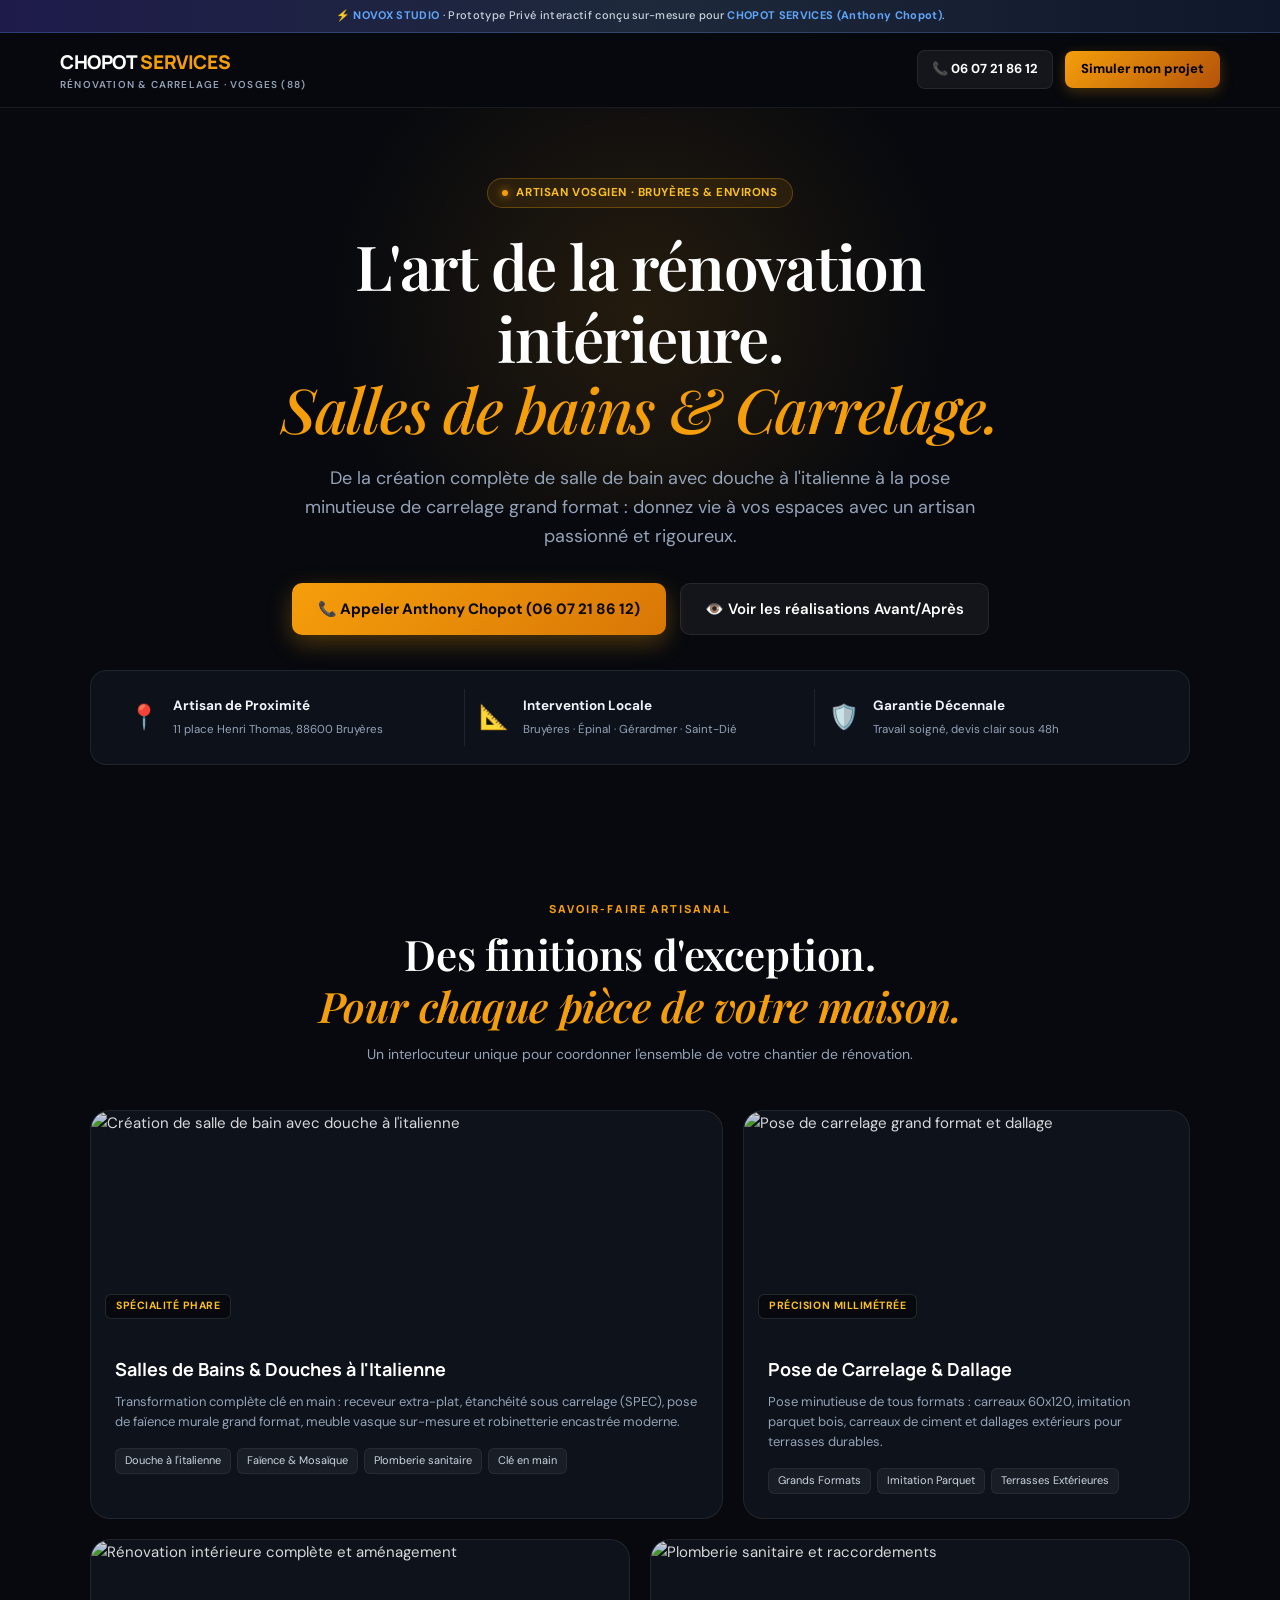
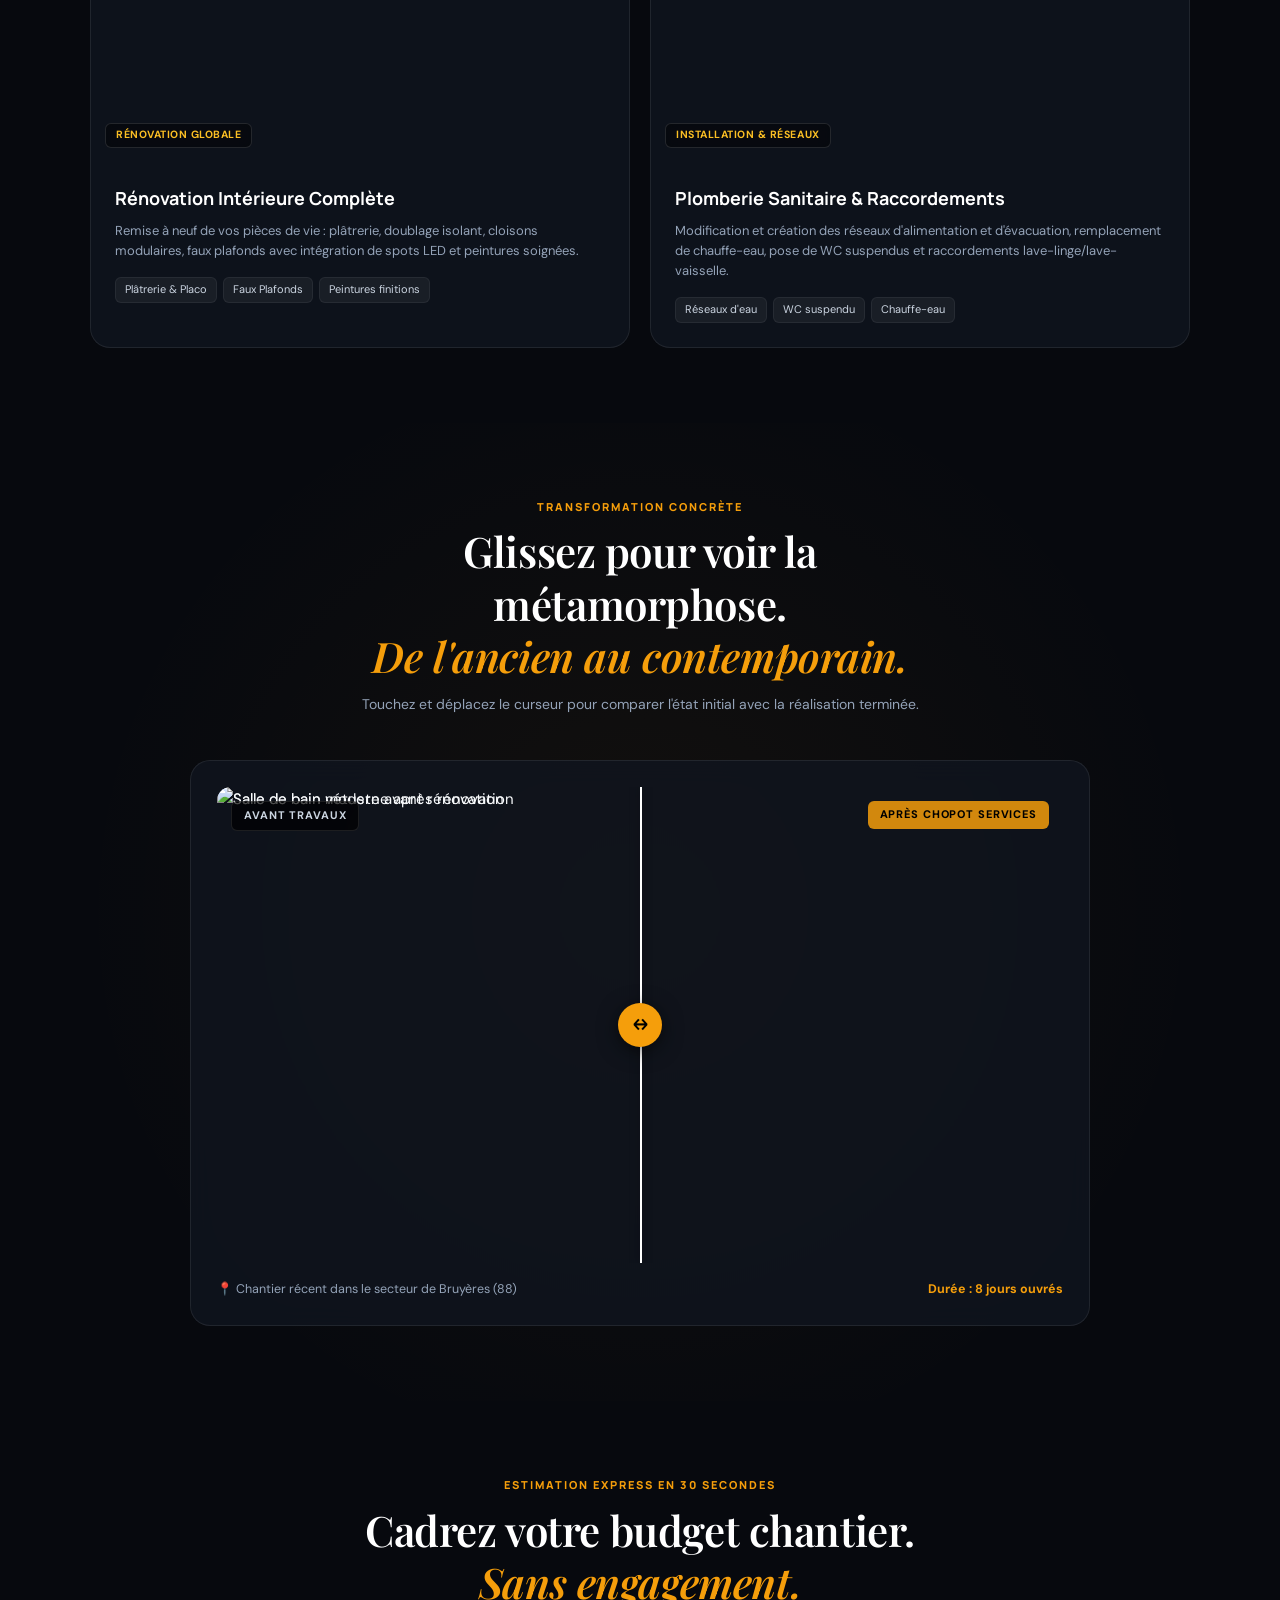
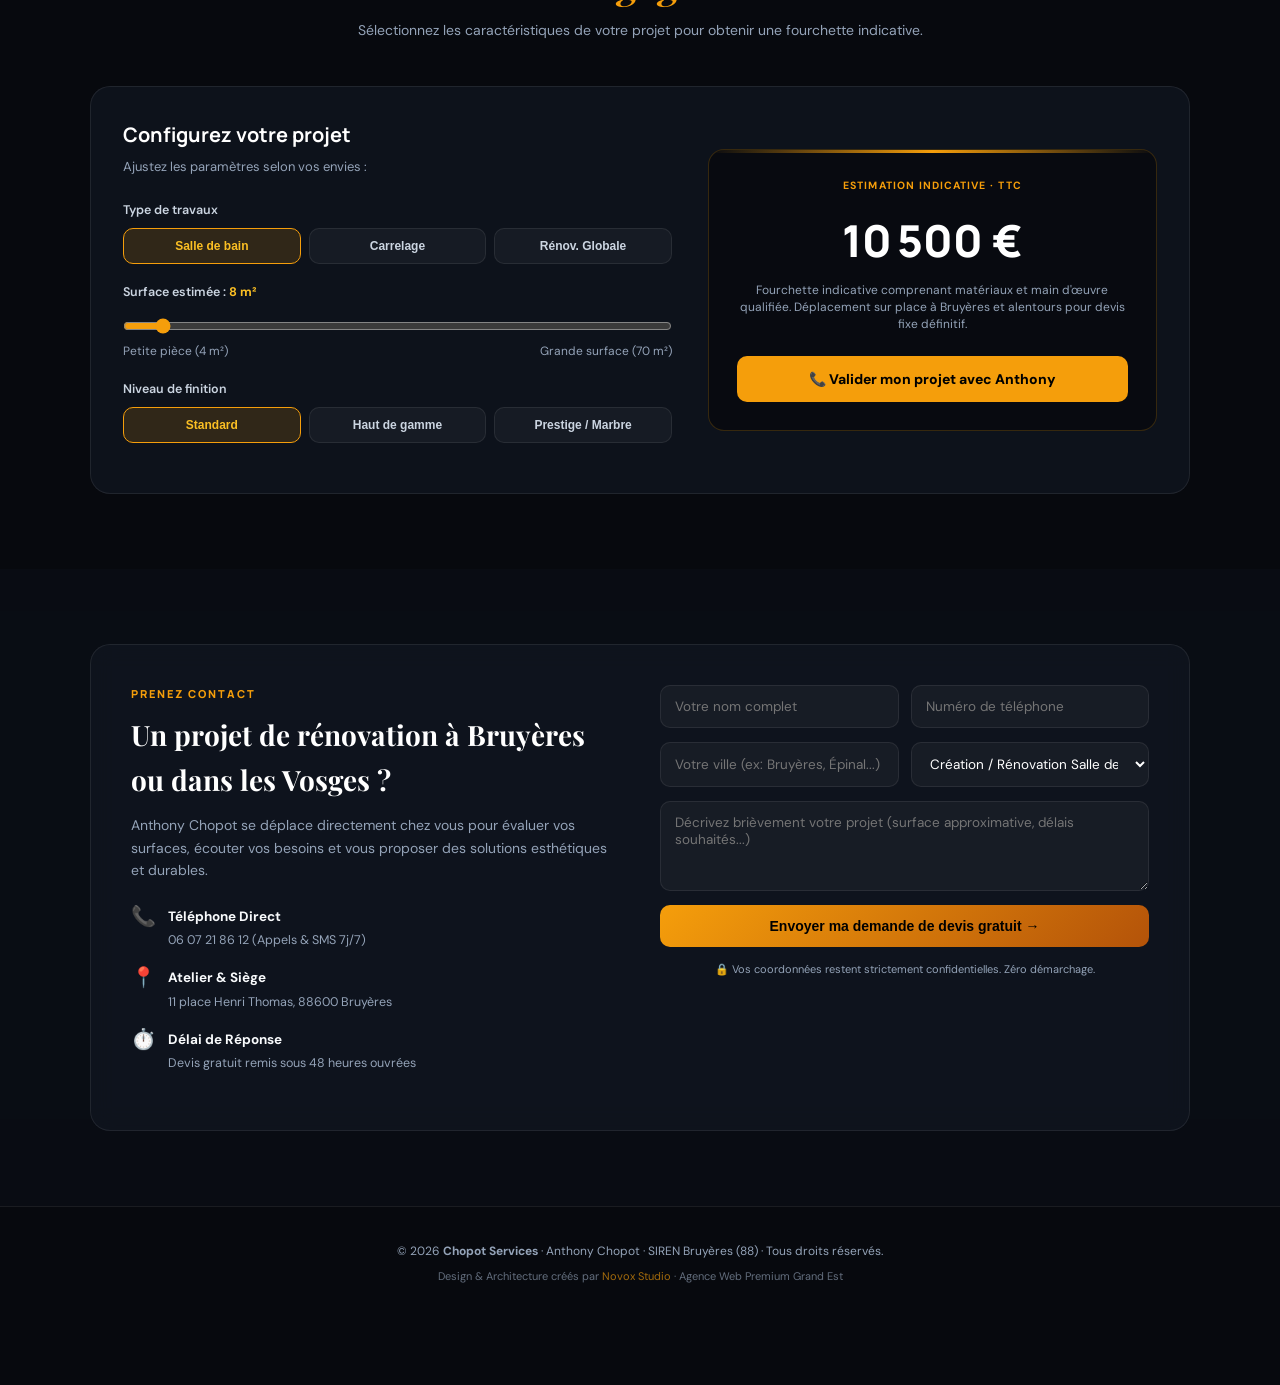
==== chopot-services.html @ 0d7210b6 "Ajout maquette sur-mesure Chopot Services (Bruyeres)" ====
<!DOCTYPE html>
<html lang="fr">
<head>
<meta charset="UTF-8">
<meta name="viewport" content="width=device-width, initial-scale=1.0, maximum-scale=1.0, user-scalable=no">
<meta name="theme-color" content="#08090d">
<meta name="robots" content="noindex,nofollow">
<title>Chopot Services — Rénovation Intérieure & Carrelage · Bruyères (88)</title>
<meta name="description" content="Chopot Services : Artisan en rénovation intérieure, création de salles de bains sur-mesure et pose de carrelage à Bruyères, Épinal et Gérardmer. Devis gratuit sous 48h.">

<link rel="preconnect" href="https://fonts.googleapis.com">
<link rel="preconnect" href="https://fonts.gstatic.com" crossorigin>
<link href="https://fonts.googleapis.com/css2?family=DM+Sans:ital,opsz,wght@0,9..40,400;0,9..40,500;0,9..40,600;0,9..40,700;1,9..40,400&family=Manrope:wght@500;600;700;800&family=Playfair+Display:ital,wght@0,500;0,600;0,700;1,400;1,600&display=swap" rel="stylesheet">

<style>
  :root {
    --bg: #07090e;
    --bg-card: rgba(17, 22, 33, 0.75);
    --border: rgba(255, 255, 255, 0.08);
    --border-hover: rgba(245, 158, 11, 0.35);
    --text: #f8fafc;
    --muted: #94a3b8;
    --accent: #f59e0b;
    --accent-glow: rgba(245, 158, 11, 0.2);
    --accent-light: #fbbf24;
    --accent-dark: #b45309;
    --line: rgba(255, 255, 255, 0.08);
  }

  * { box-sizing: border-box; margin: 0; padding: 0; }
  html { scroll-behavior: smooth; }
  body {
    background-color: var(--bg);
    color: var(--text);
    font-family: 'DM Sans', -apple-system, BlinkMacSystemFont, sans-serif;
    font-size: 15px;
    line-height: 1.6;
    overflow-x: hidden;
    -webkit-font-smoothing: antialiased;
  }

  /* Demo Banner */
  .demo-strip {
    background: linear-gradient(90deg, #1e1b4b 0%, #1e293b 50%, #0f172a 100%);
    border-bottom: 1px solid rgba(96, 165, 250, 0.25);
    color: #cbd5e1;
    text-align: center;
    font-size: 11px;
    padding: 7px 14px;
    letter-spacing: 0.03em;
    font-weight: 500;
  }
  .demo-strip strong { color: #60a5fa; font-weight: 700; }

  /* Navigation */
  header.nav {
    position: sticky;
    top: 0;
    z-index: 100;
    background: rgba(7, 9, 14, 0.88);
    backdrop-filter: blur(16px);
    -webkit-backdrop-filter: blur(16px);
    border-bottom: 1px solid var(--border);
  }
  .nav-inner {
    max-width: 1200px;
    margin: 0 auto;
    padding: 14px 20px;
    display: flex;
    align-items: center;
    justify-content: space-between;
  }
  .brand {
    display: flex;
    flex-direction: column;
    text-decoration: none;
  }
  .brand-name {
    font-family: 'Manrope', sans-serif;
    font-size: 19px;
    font-weight: 800;
    letter-spacing: -0.02em;
    color: #fff;
  }
  .brand-name span { color: var(--accent); }
  .brand-sub {
    font-size: 10px;
    letter-spacing: 0.12em;
    text-transform: uppercase;
    color: var(--muted);
    font-weight: 600;
  }

  .nav-cta {
    display: flex;
    align-items: center;
    gap: 12px;
  }
  .btn-nav-call {
    display: inline-flex;
    align-items: center;
    gap: 6px;
    color: #fff;
    text-decoration: none;
    font-size: 13px;
    font-weight: 700;
    padding: 8px 14px;
    border-radius: 8px;
    background: rgba(255, 255, 255, 0.06);
    border: 1px solid var(--border);
    transition: all 0.2s;
  }
  .btn-nav-call:hover {
    background: rgba(245, 158, 11, 0.15);
    border-color: var(--accent);
    color: var(--accent-light);
  }
  .btn-nav-devis {
    background: linear-gradient(135deg, var(--accent) 0%, var(--accent-dark) 100%);
    color: #000;
    font-weight: 800;
    font-size: 13px;
    padding: 8px 16px;
    border-radius: 8px;
    text-decoration: none;
    transition: all 0.2s;
    box-shadow: 0 4px 14px rgba(245, 158, 11, 0.25);
  }
  .btn-nav-devis:hover {
    filter: brightness(1.1);
    transform: translateY(-1px);
  }

  /* Wrap container */
  .wrap {
    max-width: 1140px;
    margin: 0 auto;
    padding: 0 20px;
  }

  /* Hero Section */
  .hero {
    position: relative;
    padding: 70px 0 60px;
    overflow: hidden;
  }
  .hero::before {
    content: '';
    position: absolute;
    top: 0;
    left: 50%;
    transform: translateX(-50%);
    width: 800px;
    height: 400px;
    background: radial-gradient(circle, rgba(245, 158, 11, 0.12) 0%, rgba(7, 9, 14, 0) 70%);
    pointer-events: none;
    z-index: 0;
  }
  .hero-content {
    position: relative;
    z-index: 1;
    text-align: center;
    max-width: 820px;
    margin: 0 auto;
  }
  .pill-badge {
    display: inline-flex;
    align-items: center;
    gap: 8px;
    background: rgba(245, 158, 11, 0.1);
    border: 1px solid rgba(245, 158, 11, 0.3);
    color: var(--accent-light);
    font-size: 11.5px;
    font-weight: 700;
    padding: 5px 14px;
    border-radius: 30px;
    margin-bottom: 22px;
    text-transform: uppercase;
    letter-spacing: 0.05em;
  }
  .pill-badge::before {
    content: '';
    width: 6px;
    height: 6px;
    border-radius: 50%;
    background: var(--accent);
    box-shadow: 0 0 8px var(--accent);
  }
  h1 {
    font-family: 'Playfair Display', Georgia, serif;
    font-size: clamp(34px, 5.2vw, 62px);
    font-weight: 600;
    line-height: 1.15;
    letter-spacing: -0.02em;
    color: #fff;
    margin-bottom: 20px;
  }
  h1 em {
    font-style: italic;
    color: var(--accent);
    font-weight: 500;
  }
  .hero p.lead {
    font-size: clamp(15px, 2vw, 18px);
    color: var(--muted);
    line-height: 1.6;
    margin-bottom: 32px;
    max-width: 680px;
    margin-left: auto;
    margin-right: auto;
  }
  .hero-actions {
    display: flex;
    justify-content: center;
    gap: 14px;
    flex-wrap: wrap;
    margin-bottom: 35px;
  }
  .btn-primary {
    display: inline-flex;
    align-items: center;
    gap: 8px;
    background: linear-gradient(135deg, var(--accent) 0%, #d97706 100%);
    color: #090a0f;
    font-size: 15px;
    font-weight: 800;
    padding: 13px 26px;
    border-radius: 10px;
    text-decoration: none;
    box-shadow: 0 8px 24px rgba(245, 158, 11, 0.3);
    transition: all 0.2s;
  }
  .btn-primary:hover {
    filter: brightness(1.12);
    transform: translateY(-2px);
  }
  .btn-secondary {
    display: inline-flex;
    align-items: center;
    gap: 8px;
    background: rgba(255, 255, 255, 0.05);
    border: 1px solid var(--border);
    color: #fff;
    font-size: 15px;
    font-weight: 600;
    padding: 13px 24px;
    border-radius: 10px;
    text-decoration: none;
    transition: all 0.2s;
  }
  .btn-secondary:hover {
    background: rgba(255, 255, 255, 0.09);
    border-color: rgba(255, 255, 255, 0.2);
  }

  /* Trust Bar */
  .trust-strip {
    display: grid;
    grid-template-columns: repeat(3, 1fr);
    background: rgba(15, 20, 30, 0.8);
    border: 1px solid var(--border);
    border-radius: 16px;
    padding: 18px 24px;
    backdrop-filter: blur(12px);
    margin-top: 10px;
  }
  .trust-item {
    display: flex;
    align-items: center;
    gap: 14px;
    padding: 6px 14px;
  }
  .trust-item:not(:last-child) {
    border-right: 1px solid var(--border);
  }
  .trust-icon {
    font-size: 24px;
    line-height: 1;
  }
  .trust-text b {
    display: block;
    font-size: 13.5px;
    font-weight: 700;
    color: #f1f5f9;
  }
  .trust-text span {
    font-size: 11.5px;
    color: var(--muted);
  }

  /* Section Title */
  .section {
    padding: 75px 0;
    position: relative;
  }
  .section-head {
    text-align: center;
    max-width: 650px;
    margin: 0 auto 45px;
  }
  .eyebrow {
    font-family: 'Manrope', sans-serif;
    color: var(--accent);
    font-size: 11px;
    font-weight: 800;
    text-transform: uppercase;
    letter-spacing: 0.18em;
    margin-bottom: 10px;
    display: block;
  }
  h2 {
    font-family: 'Playfair Display', Georgia, serif;
    font-size: clamp(26px, 3.8vw, 42px);
    font-weight: 600;
    letter-spacing: -0.01em;
    color: #fff;
    line-height: 1.25;
  }
  h2 em {
    font-style: italic;
    color: var(--accent);
  }
  .section-head p {
    color: var(--muted);
    font-size: 14px;
    margin-top: 10px;
  }

  /* Bento Grid Services */
  .bento-grid {
    display: grid;
    grid-template-columns: repeat(12, 1fr);
    gap: 20px;
  }
  .bento-card {
    background: var(--bg-card);
    border: 1px solid var(--border);
    border-radius: 20px;
    overflow: hidden;
    position: relative;
    backdrop-filter: blur(10px);
    transition: all 0.3s ease;
  }
  .bento-card:hover {
    border-color: var(--border-hover);
    transform: translateY(-3px);
    box-shadow: 0 16px 36px rgba(0, 0, 0, 0.4);
  }
  .bento-card.col-7 { grid-column: span 7; }
  .bento-card.col-5 { grid-column: span 5; }
  .bento-card.col-6 { grid-column: span 6; }
  .bento-img {
    height: 220px;
    width: 100%;
    position: relative;
    overflow: hidden;
  }
  .bento-img img {
    width: 100%;
    height: 100%;
    object-fit: cover;
    filter: brightness(0.85) contrast(1.05);
    transition: transform 0.6s ease;
  }
  .bento-card:hover .bento-img img {
    transform: scale(1.05);
  }
  .bento-img-tag {
    position: absolute;
    bottom: 12px;
    left: 14px;
    background: rgba(7, 9, 14, 0.85);
    backdrop-filter: blur(8px);
    border: 1px solid rgba(255, 255, 255, 0.12);
    color: var(--accent-light);
    font-size: 10.5px;
    font-weight: 700;
    padding: 3px 10px;
    border-radius: 6px;
    letter-spacing: 0.05em;
    text-transform: uppercase;
  }
  .bento-body {
    padding: 24px;
  }
  .bento-body h3 {
    font-family: 'Manrope', sans-serif;
    font-size: 18px;
    font-weight: 700;
    color: #fff;
    margin-bottom: 8px;
  }
  .bento-body p {
    font-size: 13px;
    color: var(--muted);
    line-height: 1.55;
    margin-bottom: 16px;
  }
  .bento-tags {
    display: flex;
    flex-wrap: wrap;
    gap: 6px;
  }
  .bento-tag {
    font-size: 11px;
    background: rgba(255, 255, 255, 0.05);
    border: 1px solid rgba(255, 255, 255, 0.06);
    padding: 3px 9px;
    border-radius: 6px;
    color: #cbd5e1;
  }

  /* Interactive Before/After Slider */
  .comparison-wrapper {
    background: var(--bg-card);
    border: 1px solid var(--border);
    border-radius: 20px;
    padding: 26px;
    backdrop-filter: blur(12px);
    max-width: 900px;
    margin: 0 auto;
  }
  .before-after-box {
    position: relative;
    width: 100%;
    aspect-ratio: 16 / 9;
    overflow: hidden;
    border-radius: 14px;
    user-select: none;
    -webkit-user-select: none;
    cursor: ew-resize;
  }
  .ba-img {
    position: absolute;
    inset: 0;
    width: 100%;
    height: 100%;
    object-fit: cover;
  }
  .ba-after { z-index: 1; }
  .ba-before {
    z-index: 2;
    clip-path: polygon(0 0, 50% 0, 50% 100%, 0 100%);
  }
  .ba-handle {
    position: absolute;
    top: 0;
    bottom: 0;
    left: 50%;
    width: 2px;
    background: #fff;
    z-index: 3;
    pointer-events: none;
    box-shadow: 0 0 10px rgba(0, 0, 0, 0.5);
  }
  .ba-button {
    position: absolute;
    top: 50%;
    left: 50%;
    transform: translate(-50%, -50%);
    width: 44px;
    height: 44px;
    border-radius: 50%;
    background: var(--accent);
    color: #000;
    display: flex;
    align-items: center;
    justify-content: center;
    font-size: 16px;
    font-weight: 900;
    box-shadow: 0 4px 20px rgba(0, 0, 0, 0.6);
    pointer-events: none;
    z-index: 4;
  }
  .ba-label {
    position: absolute;
    top: 14px;
    padding: 5px 12px;
    border-radius: 6px;
    font-size: 11px;
    font-weight: 700;
    text-transform: uppercase;
    letter-spacing: 0.08em;
    z-index: 5;
    pointer-events: none;
  }
  .ba-label.before {
    left: 14px;
    background: rgba(0, 0, 0, 0.7);
    color: #cbd5e1;
    border: 1px solid rgba(255, 255, 255, 0.1);
  }
  .ba-label.after {
    right: 14px;
    background: rgba(245, 158, 11, 0.85);
    color: #000;
    font-weight: 800;
  }
  .ba-desc {
    display: flex;
    justify-content: space-between;
    align-items: center;
    margin-top: 16px;
    color: var(--muted);
    font-size: 12.5px;
  }

  /* Interactive Simulator */
  .simulator-box {
    background: var(--bg-card);
    border: 1px solid var(--border);
    border-radius: 20px;
    padding: 32px;
    backdrop-filter: blur(14px);
    display: grid;
    grid-template-columns: 1.1fr 0.9fr;
    gap: 36px;
    align-items: center;
  }
  .sim-form h3 {
    font-family: 'Manrope', sans-serif;
    font-size: 20px;
    font-weight: 700;
    color: #fff;
    margin-bottom: 6px;
  }
  .sim-form p {
    font-size: 13px;
    color: var(--muted);
    margin-bottom: 22px;
  }
  .sim-field {
    margin-bottom: 18px;
  }
  .sim-label {
    display: block;
    font-size: 12.5px;
    font-weight: 600;
    color: #cbd5e1;
    margin-bottom: 8px;
  }
  .sim-options {
    display: grid;
    grid-template-columns: repeat(3, 1fr);
    gap: 8px;
  }
  .sim-opt-btn {
    background: rgba(255, 255, 255, 0.04);
    border: 1px solid var(--border);
    color: #cbd5e1;
    padding: 10px 8px;
    border-radius: 10px;
    font-size: 12px;
    font-weight: 600;
    text-align: center;
    cursor: pointer;
    transition: all 0.2s;
  }
  .sim-opt-btn.active {
    background: rgba(245, 158, 11, 0.15);
    border-color: var(--accent);
    color: var(--accent-light);
  }
  .sim-range {
    width: 100%;
    accent-color: var(--accent);
    margin: 8px 0;
    cursor: pointer;
  }
  .range-value {
    display: flex;
    justify-content: space-between;
    font-size: 12px;
    color: var(--muted);
  }

  .sim-result {
    background: rgba(0, 0, 0, 0.4);
    border: 1px solid rgba(245, 158, 11, 0.2);
    border-radius: 16px;
    padding: 28px;
    text-align: center;
    position: relative;
    overflow: hidden;
  }
  .sim-result::before {
    content: '';
    position: absolute;
    top: 0; left: 0; right: 0; height: 3px;
    background: linear-gradient(90deg, transparent, var(--accent), transparent);
  }
  .sim-tag {
    font-size: 10.5px;
    text-transform: uppercase;
    font-weight: 700;
    letter-spacing: 0.1em;
    color: var(--accent);
  }
  .sim-price {
    font-family: 'Manrope', sans-serif;
    font-size: clamp(32px, 3.8vw, 44px);
    font-weight: 800;
    color: #fff;
    margin: 10px 0 6px;
  }
  .sim-note {
    font-size: 12px;
    color: var(--muted);
    margin-bottom: 22px;
    line-height: 1.45;
  }
  .btn-sim-send {
    width: 100%;
    background: var(--accent);
    color: #000;
    font-weight: 800;
    font-size: 14px;
    padding: 12px 18px;
    border-radius: 10px;
    text-decoration: none;
    display: inline-flex;
    align-items: center;
    justify-content: center;
    gap: 8px;
    transition: all 0.2s;
  }
  .btn-sim-send:hover {
    filter: brightness(1.1);
  }

  /* Contact Section */
  .contact-box {
    background: var(--bg-card);
    border: 1px solid var(--border);
    border-radius: 20px;
    padding: 40px;
    display: grid;
    grid-template-columns: 1fr 1fr;
    gap: 40px;
    backdrop-filter: blur(12px);
  }
  .contact-info h3 {
    font-family: 'Playfair Display', serif;
    font-size: 28px;
    color: #fff;
    margin-bottom: 12px;
  }
  .contact-info p {
    color: var(--muted);
    font-size: 14px;
    line-height: 1.6;
    margin-bottom: 24px;
  }
  .info-item {
    display: flex;
    align-items: flex-start;
    gap: 12px;
    margin-bottom: 16px;
  }
  .info-icon {
    font-size: 20px;
    line-height: 1;
    color: var(--accent);
  }
  .info-text b {
    display: block;
    color: #f8fafc;
    font-size: 13.5px;
  }
  .info-text span {
    color: var(--muted);
    font-size: 12.5px;
  }

  /* Form */
  .contact-form form {
    display: grid;
    gap: 14px;
  }
  .form-row {
    display: grid;
    grid-template-columns: 1fr 1fr;
    gap: 12px;
  }
  .form-input, .form-textarea, .form-select {
    width: 100%;
    background: rgba(255, 255, 255, 0.04);
    border: 1px solid var(--border);
    border-radius: 10px;
    padding: 12px 14px;
    color: #fff;
    font-family: inherit;
    font-size: 13.5px;
    outline: none;
    transition: border-color 0.2s;
  }
  .form-input:focus, .form-textarea:focus, .form-select:focus {
    border-color: var(--accent);
  }
  .form-textarea {
    resize: vertical;
    min-height: 90px;
  }
  .btn-submit {
    background: linear-gradient(135deg, var(--accent) 0%, var(--accent-dark) 100%);
    color: #000;
    font-weight: 800;
    font-size: 14px;
    padding: 13px;
    border-radius: 10px;
    border: none;
    cursor: pointer;
    transition: all 0.2s;
  }
  .btn-submit:hover {
    filter: brightness(1.1);
  }
  .form-note {
    font-size: 11px;
    color: var(--muted);
    text-align: center;
  }

  /* Footer */
  footer {
    border-top: 1px solid var(--border);
    padding: 35px 0 100px;
    text-align: center;
    color: var(--muted);
    font-size: 12px;
  }
  footer a { color: var(--accent); text-decoration: none; }

  /* Mobile Floating Bar */
  .mobile-bar {
    display: none;
    position: fixed;
    bottom: 0; left: 0; right: 0;
    background: rgba(7, 9, 14, 0.95);
    border-top: 1px solid var(--border);
    backdrop-filter: blur(16px);
    -webkit-backdrop-filter: blur(16px);
    padding: 10px 16px calc(10px + env(safe-area-inset-bottom));
    z-index: 200;
    grid-template-columns: 1fr 1fr;
    gap: 10px;
  }
  .btn-mob-call {
    display: flex;
    align-items: center;
    justify-content: center;
    gap: 6px;
    background: #10b981;
    color: #fff;
    font-size: 13px;
    font-weight: 700;
    padding: 11px;
    border-radius: 10px;
    text-decoration: none;
  }
  .btn-mob-devis {
    display: flex;
    align-items: center;
    justify-content: center;
    gap: 6px;
    background: var(--accent);
    color: #000;
    font-size: 13px;
    font-weight: 800;
    padding: 11px;
    border-radius: 10px;
    text-decoration: none;
  }

  /* Responsive Queries */
  @media (max-width: 900px) {
    .bento-card.col-7, .bento-card.col-5, .bento-card.col-6 {
      grid-column: span 12;
    }
    .trust-strip {
      grid-template-columns: 1fr;
      gap: 12px;
    }
    .trust-item:not(:last-child) {
      border-right: none;
      border-bottom: 1px solid var(--border);
      padding-bottom: 12px;
    }
    .simulator-box {
      grid-template-columns: 1fr;
      gap: 24px;
    }
    .contact-box {
      grid-template-columns: 1fr;
      gap: 30px;
      padding: 24px;
    }
  }
  @media (max-width: 600px) {
    .mobile-bar { display: grid; }
    .form-row { grid-template-columns: 1fr; }
    .sim-options { grid-template-columns: 1fr; }
    .nav-inner { padding: 12px 16px; }
    .btn-nav-call { display: none; }
    .hero { padding: 45px 0 40px; }
  }
</style>
</head>
<body>

<!-- Démo Banner -->
<div class="demo-strip">
  ⚡ <strong>NOVOX STUDIO</strong> · Prototype Privé interactif conçu sur-mesure pour <strong>CHOPOT SERVICES (Anthony Chopot)</strong>.
</div>

<!-- Header Navigation -->
<header class="nav">
  <div class="nav-inner">
    <a href="#accueil" class="brand">
      <div class="brand-name">CHOPOT <span>SERVICES</span></div>
      <div class="brand-sub">Rénovation & Carrelage · Vosges (88)</div>
    </a>
    <div class="nav-cta">
      <a href="tel:0607218612" class="btn-nav-call">
        📞 06 07 21 86 12
      </a>
      <a href="#simulateur" class="btn-nav-devis">
        Simuler mon projet
      </a>
    </div>
  </div>
</header>

<main>
  <!-- Hero Section -->
  <section class="hero" id="accueil">
    <div class="wrap">
      <div class="hero-content">
        <div class="pill-badge">Artisan Vosgien · Bruyères & Environs</div>
        <h1>L'art de la rénovation intérieure.<br><em>Salles de bains & Carrelage.</em></h1>
        <p class="lead">
          De la création complète de salle de bain avec douche à l'italienne à la pose minutieuse de carrelage grand format : donnez vie à vos espaces avec un artisan passionné et rigoureux.
        </p>
        <div class="hero-actions">
          <a href="tel:0607218612" class="btn-primary">
            📞 Appeler Anthony Chopot (06 07 21 86 12)
          </a>
          <a href="#avant-apres" class="btn-secondary">
            👁️ Voir les réalisations Avant/Après
          </a>
        </div>
      </div>

      <!-- Trust Strip -->
      <div class="trust-strip">
        <div class="trust-item">
          <div class="trust-icon">📍</div>
          <div class="trust-text">
            <b>Artisan de Proximité</b>
            <span>11 place Henri Thomas, 88600 Bruyères</span>
          </div>
        </div>
        <div class="trust-item">
          <div class="trust-icon">📐</div>
          <div class="trust-text">
            <b>Intervention Locale</b>
            <span>Bruyères · Épinal · Gérardmer · Saint-Dié</span>
          </div>
        </div>
        <div class="trust-item">
          <div class="trust-icon">🛡️</div>
          <div class="trust-text">
            <b>Garantie Décennale</b>
            <span>Travail soigné, devis clair sous 48h</span>
          </div>
        </div>
      </div>
    </div>
  </section>

  <!-- Bento Grid Prestations -->
  <section class="section" id="prestations">
    <div class="wrap">
      <div class="section-head">
        <span class="eyebrow">SAVOIR-FAIRE ARTISANAL</span>
        <h2>Des finitions d'exception.<br><em>Pour chaque pièce de votre maison.</em></h2>
        <p>Un interlocuteur unique pour coordonner l'ensemble de votre chantier de rénovation.</p>
      </div>

      <div class="bento-grid">
        <!-- Card 1: Salle de bain (Col 7) -->
        <article class="bento-card col-7">
          <div class="bento-img">
            <img src="https://images.unsplash.com/photo-1620626011761-996317b8d101?auto=format&fit=crop&w=1200&q=85" alt="Création de salle de bain avec douche à l'italienne" loading="lazy">
            <span class="bento-img-tag">Spécialité Phare</span>
          </div>
          <div class="bento-body">
            <h3>Salles de Bains & Douches à l'Italienne</h3>
            <p>Transformation complète clé en main : receveur extra-plat, étanchéité sous carrelage (SPEC), pose de faïence murale grand format, meuble vasque sur-mesure et robinetterie encastrée moderne.</p>
            <div class="bento-tags">
              <span class="bento-tag">Douche à l'italienne</span>
              <span class="bento-tag">Faïence & Mosaïque</span>
              <span class="bento-tag">Plomberie sanitaire</span>
              <span class="bento-tag">Clé en main</span>
            </div>
          </div>
        </article>

        <!-- Card 2: Carrelage (Col 5) -->
        <article class="bento-card col-5">
          <div class="bento-img">
            <img src="https://images.unsplash.com/photo-1600585154340-be6161a56a0c?auto=format&fit=crop&w=1000&q=85" alt="Pose de carrelage grand format et dallage" loading="lazy">
            <span class="bento-img-tag">Précision Millimétrée</span>
          </div>
          <div class="bento-body">
            <h3>Pose de Carrelage & Dallage</h3>
            <p>Pose minutieuse de tous formats : carreaux 60x120, imitation parquet bois, carreaux de ciment et dallages extérieurs pour terrasses durables.</p>
            <div class="bento-tags">
              <span class="bento-tag">Grands Formats</span>
              <span class="bento-tag">Imitation Parquet</span>
              <span class="bento-tag">Terrasses Extérieures</span>
            </div>
          </div>
        </article>

        <!-- Card 3: Rénovation Intérieure (Col 6) -->
        <article class="bento-card col-6">
          <div class="bento-img">
            <img src="https://images.unsplash.com/photo-1600565193348-f74bd3c7ccdf?auto=format&fit=crop&w=1000&q=85" alt="Rénovation intérieure complète et aménagement" loading="lazy">
            <span class="bento-img-tag">Rénovation Globale</span>
          </div>
          <div class="bento-body">
            <h3>Rénovation Intérieure Complète</h3>
            <p>Remise à neuf de vos pièces de vie : plâtrerie, doublage isolant, cloisons modulaires, faux plafonds avec intégration de spots LED et peintures soignées.</p>
            <div class="bento-tags">
              <span class="bento-tag">Plâtrerie & Placo</span>
              <span class="bento-tag">Faux Plafonds</span>
              <span class="bento-tag">Peintures finitions</span>
            </div>
          </div>
        </article>

        <!-- Card 4: Plomberie & Dépannage (Col 6) -->
        <article class="bento-card col-6">
          <div class="bento-img">
            <img src="https://images.unsplash.com/photo-1584622650111-993a426fbf0a?auto=format&fit=crop&w=1000&q=85" alt="Plomberie sanitaire et raccordements" loading="lazy">
            <span class="bento-img-tag">Installation & Réseaux</span>
          </div>
          <div class="bento-body">
            <h3>Plomberie Sanitaire & Raccordements</h3>
            <p>Modification et création des réseaux d'alimentation et d'évacuation, remplacement de chauffe-eau, pose de WC suspendus et raccordements lave-linge/lave-vaisselle.</p>
            <div class="bento-tags">
              <span class="bento-tag">Réseaux d'eau</span>
              <span class="bento-tag">WC suspendu</span>
              <span class="bento-tag">Chauffe-eau</span>
            </div>
          </div>
        </article>
      </div>
    </div>
  </section>

  <!-- Interactive Before/After Section -->
  <section class="section" id="avant-apres" style="background: radial-gradient(circle at 50% 50%, rgba(245, 158, 11, 0.05) 0%, transparent 70%);">
    <div class="wrap">
      <div class="section-head">
        <span class="eyebrow">TRANSFORMATION CONCRÈTE</span>
        <h2>Glissez pour voir la métamorphose.<br><em>De l'ancien au contemporain.</em></h2>
        <p>Touchez et déplacez le curseur pour comparer l'état initial avec la réalisation terminée.</p>
      </div>

      <div class="comparison-wrapper">
        <div class="before-after-box" id="sliderBox">
          <img class="ba-img ba-after" src="https://images.unsplash.com/photo-1552321554-5fefe8c9ef14?auto=format&fit=crop&w=1400&q=85" alt="Salle de bain moderne après rénovation">
          <img class="ba-img ba-before" id="beforeImg" src="https://images.unsplash.com/photo-1584622650111-993a426fbf0a?auto=format&fit=crop&w=1400&q=85" alt="Salle de bain vétuste avant rénovation">
          <div class="ba-handle" id="sliderHandle"></div>
          <div class="ba-button" id="sliderButton">↔</div>
          <span class="ba-label before">Avant travaux</span>
          <span class="ba-label after">Après Chopot Services</span>
        </div>
        <div class="ba-desc">
          <span>📍 Chantier récent dans le secteur de Bruyères (88)</span>
          <span style="color:var(--accent); font-weight:700;">Durée : 8 jours ouvrés</span>
        </div>
      </div>
    </div>
  </section>

  <!-- Interactive Project Simulator -->
  <section class="section" id="simulateur">
    <div class="wrap">
      <div class="section-head">
        <span class="eyebrow">ESTIMATION EXPRESS EN 30 SECONDES</span>
        <h2>Cadrez votre budget chantier.<br><em>Sans engagement.</em></h2>
        <p>Sélectionnez les caractéristiques de votre projet pour obtenir une fourchette indicative.</p>
      </div>

      <div class="simulator-box">
        <div class="sim-form">
          <h3>Configurez votre projet</h3>
          <p>Ajustez les paramètres selon vos envies :</p>

          <div class="sim-field">
            <label class="sim-label">Type de travaux</label>
            <div class="sim-options">
              <button type="button" class="sim-opt-btn active" data-type="sdb" data-rate="1400">Salle de bain</button>
              <button type="button" class="sim-opt-btn" data-type="carrelage" data-rate="65">Carrelage</button>
              <button type="button" class="sim-opt-btn" data-type="complet" data-rate="450">Rénov. Globale</button>
            </div>
          </div>

          <div class="sim-field">
            <label class="sim-label">Surface estimée : <strong id="surfaceVal" style="color:var(--accent-light);">8 m²</strong></label>
            <input type="range" class="sim-range" id="surfaceRange" min="4" max="70" value="8" step="1">
            <div class="range-value">
              <span>Petite pièce (4 m²)</span>
              <span>Grande surface (70 m²)</span>
            </div>
          </div>

          <div class="sim-field">
            <label class="sim-label">Niveau de finition</label>
            <div class="sim-options">
              <button type="button" class="sim-opt-btn active" data-finish="1">Standard</button>
              <button type="button" class="sim-opt-btn" data-finish="1.25">Haut de gamme</button>
              <button type="button" class="sim-opt-btn" data-finish="1.5">Prestige / Marbre</button>
            </div>
          </div>
        </div>

        <div class="sim-result">
          <div class="sim-tag">Estimation indicative · TTC</div>
          <div class="sim-price" id="calcAmount">11 200 €</div>
          <p class="sim-note">
            Fourchette indicative comprenant matériaux et main d'œuvre qualifiée. Déplacement sur place à Bruyères et alentours pour devis fixe définitif.
          </p>
          <a href="tel:0607218612" class="btn-sim-send">
            📞 Valider mon projet avec Anthony
          </a>
        </div>
      </div>
    </div>
  </section>

  <!-- Contact Section -->
  <section class="section" id="contact" style="background: rgba(10, 14, 22, 0.7);">
    <div class="wrap">
      <div class="contact-box">
        <div class="contact-info">
          <span class="eyebrow">PRENEZ CONTACT</span>
          <h3>Un projet de rénovation à Bruyères ou dans les Vosges ?</h3>
          <p>
            Anthony Chopot se déplace directement chez vous pour évaluer vos surfaces, écouter vos besoins et vous proposer des solutions esthétiques et durables.
          </p>

          <div class="info-item">
            <div class="info-icon">📞</div>
            <div class="info-text">
              <b>Téléphone Direct</b>
              <span>06 07 21 86 12 (Appels & SMS 7j/7)</span>
            </div>
          </div>

          <div class="info-item">
            <div class="info-icon">📍</div>
            <div class="info-text">
              <b>Atelier & Siège</b>
              <span>11 place Henri Thomas, 88600 Bruyères</span>
            </div>
          </div>

          <div class="info-item">
            <div class="info-icon">⏱️</div>
            <div class="info-text">
              <b>Délai de Réponse</b>
              <span>Devis gratuit remis sous 48 heures ouvrées</span>
            </div>
          </div>
        </div>

        <div class="contact-form">
          <form action="https://formspree.io/f/contact.novox@proton.me" method="POST" id="devisForm">
            <div class="form-row">
              <input type="text" class="form-input" name="nom" placeholder="Votre nom complet" required>
              <input type="tel" class="form-input" name="telephone" placeholder="Numéro de téléphone" required>
            </div>
            <div class="form-row">
              <input type="text" class="form-input" name="commune" placeholder="Votre ville (ex: Bruyères, Épinal...)" required>
              <select class="form-select" name="prestation">
                <option value="Salle de bain">Création / Rénovation Salle de bain</option>
                <option value="Carrelage sol ou mur">Pose de Carrelage / Faïence</option>
                <option value="Renovation complete">Rénovation Intérieure Complète</option>
                <option value="Autre demande">Autre projet de rénovation</option>
              </select>
            </div>
            <textarea class="form-textarea" name="message" placeholder="Décrivez brièvement votre projet (surface approximative, délais souhaités...)" required></textarea>
            <button type="submit" class="btn-submit">Envoyer ma demande de devis gratuit →</button>
            <div class="form-note">🔒 Vos coordonnées restent strictement confidentielles. Zéro démarchage.</div>
          </form>
        </div>
      </div>
    </div>
  </section>
</main>

<footer>
  <div class="wrap">
    <p>© 2026 <strong>Chopot Services</strong> · Anthony Chopot · SIREN Bruyères (88) · Tous droits réservés.</p>
    <p style="margin-top:6px; font-size:11px; opacity:0.65;">
      Design & Architecture créés par <a href="https://novox.studio" target="_blank">Novox Studio</a> · Agence Web Premium Grand Est
    </p>
  </div>
</footer>

<!-- Mobile Floating Bar -->
<div class="mobile-bar">
  <a href="tel:0607218612" class="btn-mob-call">
    📞 Appeler Anthony
  </a>
  <a href="sms:0607218612?body=Bonjour%20Anthony%2C%20je%20souhaite%20un%20devis%20pour%20un%20projet%20de%20r%C3%A9novation." class="btn-mob-devis">
    💬 SMS Devis Rapide
  </a>
</div>

<script>
  // --- Avant / Après Slider Logic ---
  const box = document.getElementById('sliderBox');
  const beforeImg = document.getElementById('beforeImg');
  const handle = document.getElementById('sliderHandle');
  const button = document.getElementById('sliderButton');

  function updateSlider(percent) {
    const clamped = Math.max(0, Math.min(100, percent));
    beforeImg.style.clipPath = `polygon(0 0, ${clamped}% 0, ${clamped}% 100%, 0 100%)`;
    handle.style.left = `${clamped}%`;
    button.style.left = `${clamped}%`;
  }

  function handleMove(e) {
    const rect = box.getBoundingClientRect();
    const clientX = e.touches ? e.touches[0].clientX : e.clientX;
    const x = clientX - rect.left;
    const percent = (x / rect.width) * 100;
    updateSlider(percent);
  }

  let isDragging = false;
  box.addEventListener('mousedown', (e) => { isDragging = true; handleMove(e); });
  window.addEventListener('mouseup', () => { isDragging = false; });
  window.addEventListener('mousemove', (e) => { if (isDragging) handleMove(e); });

  box.addEventListener('touchstart', (e) => { isDragging = true; handleMove(e); }, { passive: true });
  window.addEventListener('touchend', () => { isDragging = false; });
  window.addEventListener('touchmove', (e) => { if (isDragging) handleMove(e); }, { passive: true });

  // --- Simulateur Logic ---
  let currentRate = 1400; // SdB par m² moyen clé en main
  let currentSurface = 8;
  let currentFinish = 1;

  const surfaceRange = document.getElementById('surfaceRange');
  const surfaceVal = document.getElementById('surfaceVal');
  const calcAmount = document.getElementById('calcAmount');

  function calculate() {
    let total = 0;
    if (currentRate === 1400) {
      // Formule SdB réaliste clé en main (base fixe équipement + m²)
      total = (4500 + (currentSurface * 750)) * currentFinish;
    } else if (currentRate === 65) {
      // Carrelage (fourniture + pose)
      total = (currentSurface * 85) * currentFinish;
    } else {
      // Rénovation complète globale
      total = (currentSurface * 450) * currentFinish;
    }
    calcAmount.textContent = Math.round(total).toLocaleString('fr-FR') + " €";
  }

  surfaceRange.addEventListener('input', (e) => {
    currentSurface = parseInt(e.target.value);
    surfaceVal.textContent = currentSurface + " m²";
    calculate();
  });

  document.querySelectorAll('[data-type]').forEach(btn => {
    btn.addEventListener('click', () => {
      document.querySelectorAll('[data-type]').forEach(b => b.classList.remove('active'));
      btn.classList.add('active');
      currentRate = parseInt(btn.dataset.rate);
      calculate();
    });
  });

  document.querySelectorAll('[data-finish]').forEach(btn => {
    btn.addEventListener('click', () => {
      document.querySelectorAll('[data-finish]').forEach(b => b.classList.remove('active'));
      btn.classList.add('active');
      currentFinish = parseFloat(btn.dataset.finish);
      calculate();
    });
  });

  calculate();
</script>
</body>
</html>
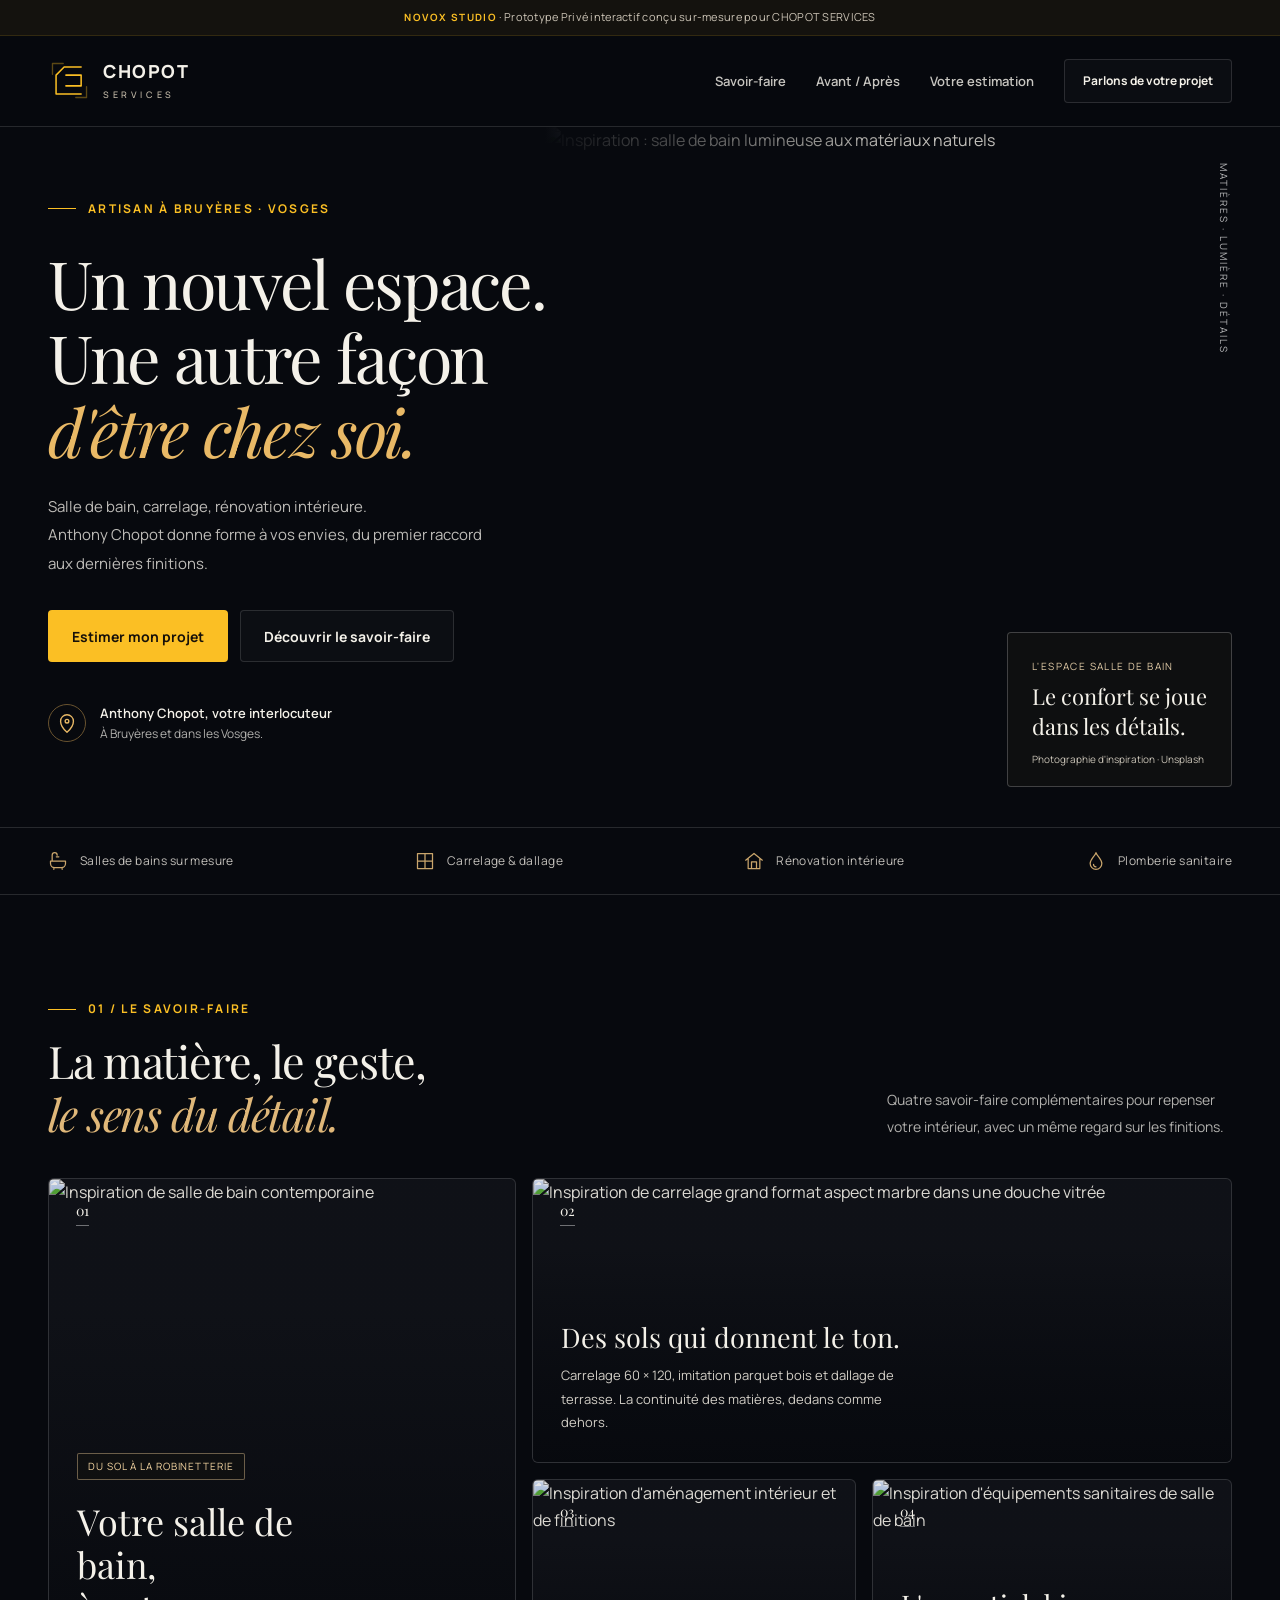
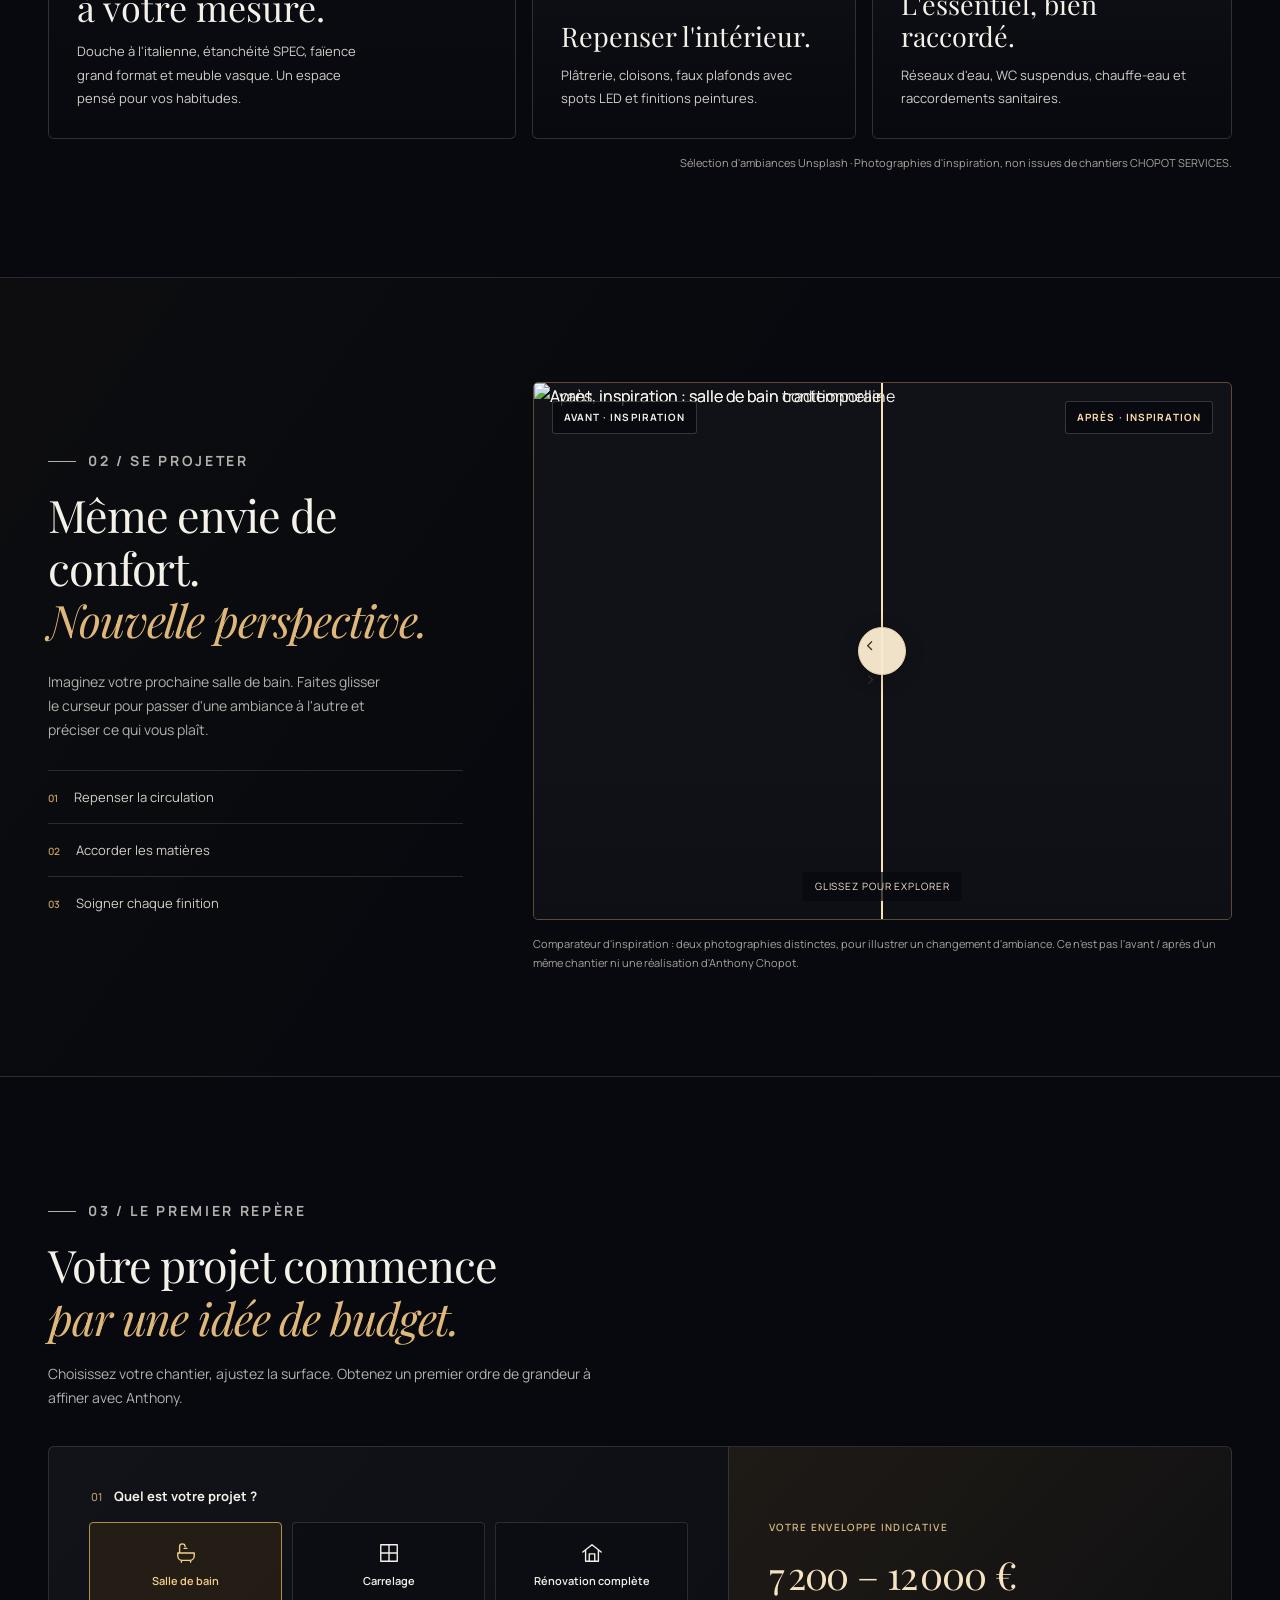
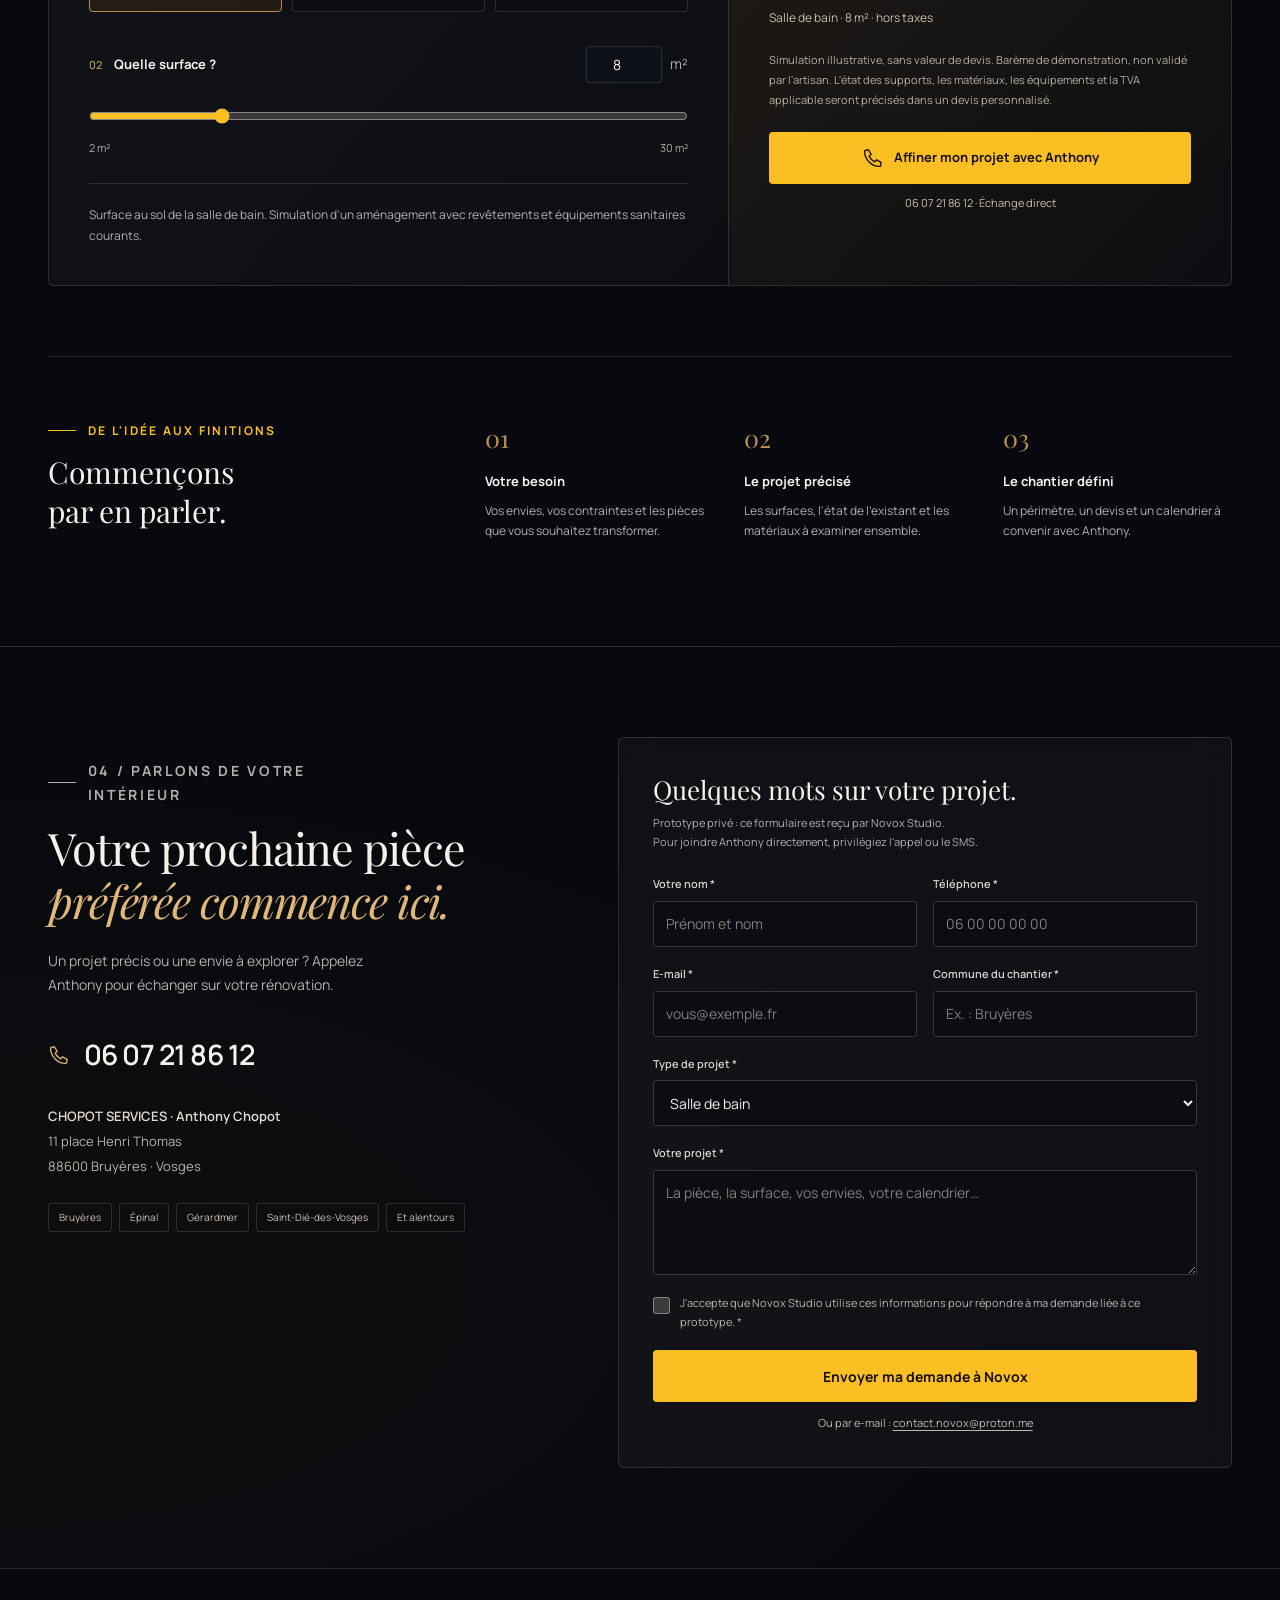
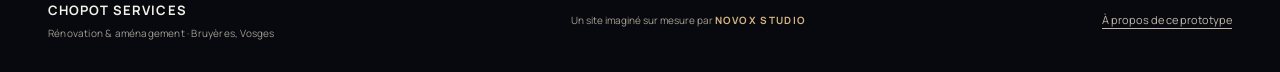
==== commit 6317d4f2: "Mise a jour maquette Chopot Services via Codex" ====
--- a/chopot-services.html
+++ b/chopot-services.html
@@ -1,1207 +1,457 @@
 <!DOCTYPE html>
 <html lang="fr">
 <head>
-<meta charset="UTF-8">
-<meta name="viewport" content="width=device-width, initial-scale=1.0, maximum-scale=1.0, user-scalable=no">
-<meta name="theme-color" content="#08090d">
-<meta name="robots" content="noindex,nofollow">
-<title>Chopot Services — Rénovation Intérieure & Carrelage · Bruyères (88)</title>
-<meta name="description" content="Chopot Services : Artisan en rénovation intérieure, création de salles de bains sur-mesure et pose de carrelage à Bruyères, Épinal et Gérardmer. Devis gratuit sous 48h.">
-
-<link rel="preconnect" href="https://fonts.googleapis.com">
-<link rel="preconnect" href="https://fonts.gstatic.com" crossorigin>
-<link href="https://fonts.googleapis.com/css2?family=DM+Sans:ital,opsz,wght@0,9..40,400;0,9..40,500;0,9..40,600;0,9..40,700;1,9..40,400&family=Manrope:wght@500;600;700;800&family=Playfair+Display:ital,wght@0,500;0,600;0,700;1,400;1,600&display=swap" rel="stylesheet">
-
-<style>
-  :root {
-    --bg: #07090e;
-    --bg-card: rgba(17, 22, 33, 0.75);
-    --border: rgba(255, 255, 255, 0.08);
-    --border-hover: rgba(245, 158, 11, 0.35);
-    --text: #f8fafc;
-    --muted: #94a3b8;
-    --accent: #f59e0b;
-    --accent-glow: rgba(245, 158, 11, 0.2);
-    --accent-light: #fbbf24;
-    --accent-dark: #b45309;
-    --line: rgba(255, 255, 255, 0.08);
-  }
-
-  * { box-sizing: border-box; margin: 0; padding: 0; }
-  html { scroll-behavior: smooth; }
-  body {
-    background-color: var(--bg);
-    color: var(--text);
-    font-family: 'DM Sans', -apple-system, BlinkMacSystemFont, sans-serif;
-    font-size: 15px;
-    line-height: 1.6;
-    overflow-x: hidden;
-    -webkit-font-smoothing: antialiased;
-  }
-
-  /* Demo Banner */
-  .demo-strip {
-    background: linear-gradient(90deg, #1e1b4b 0%, #1e293b 50%, #0f172a 100%);
-    border-bottom: 1px solid rgba(96, 165, 250, 0.25);
-    color: #cbd5e1;
-    text-align: center;
-    font-size: 11px;
-    padding: 7px 14px;
-    letter-spacing: 0.03em;
-    font-weight: 500;
-  }
-  .demo-strip strong { color: #60a5fa; font-weight: 700; }
-
-  /* Navigation */
-  header.nav {
-    position: sticky;
-    top: 0;
-    z-index: 100;
-    background: rgba(7, 9, 14, 0.88);
-    backdrop-filter: blur(16px);
-    -webkit-backdrop-filter: blur(16px);
-    border-bottom: 1px solid var(--border);
-  }
-  .nav-inner {
-    max-width: 1200px;
-    margin: 0 auto;
-    padding: 14px 20px;
-    display: flex;
-    align-items: center;
-    justify-content: space-between;
-  }
-  .brand {
-    display: flex;
-    flex-direction: column;
-    text-decoration: none;
-  }
-  .brand-name {
-    font-family: 'Manrope', sans-serif;
-    font-size: 19px;
-    font-weight: 800;
-    letter-spacing: -0.02em;
-    color: #fff;
-  }
-  .brand-name span { color: var(--accent); }
-  .brand-sub {
-    font-size: 10px;
-    letter-spacing: 0.12em;
-    text-transform: uppercase;
-    color: var(--muted);
-    font-weight: 600;
-  }
-
-  .nav-cta {
-    display: flex;
-    align-items: center;
-    gap: 12px;
-  }
-  .btn-nav-call {
-    display: inline-flex;
-    align-items: center;
-    gap: 6px;
-    color: #fff;
-    text-decoration: none;
-    font-size: 13px;
-    font-weight: 700;
-    padding: 8px 14px;
-    border-radius: 8px;
-    background: rgba(255, 255, 255, 0.06);
-    border: 1px solid var(--border);
-    transition: all 0.2s;
-  }
-  .btn-nav-call:hover {
-    background: rgba(245, 158, 11, 0.15);
-    border-color: var(--accent);
-    color: var(--accent-light);
-  }
-  .btn-nav-devis {
-    background: linear-gradient(135deg, var(--accent) 0%, var(--accent-dark) 100%);
-    color: #000;
-    font-weight: 800;
-    font-size: 13px;
-    padding: 8px 16px;
-    border-radius: 8px;
-    text-decoration: none;
-    transition: all 0.2s;
-    box-shadow: 0 4px 14px rgba(245, 158, 11, 0.25);
-  }
-  .btn-nav-devis:hover {
-    filter: brightness(1.1);
-    transform: translateY(-1px);
-  }
-
-  /* Wrap container */
-  .wrap {
-    max-width: 1140px;
-    margin: 0 auto;
-    padding: 0 20px;
-  }
-
-  /* Hero Section */
-  .hero {
-    position: relative;
-    padding: 70px 0 60px;
-    overflow: hidden;
-  }
-  .hero::before {
-    content: '';
-    position: absolute;
-    top: 0;
-    left: 50%;
-    transform: translateX(-50%);
-    width: 800px;
-    height: 400px;
-    background: radial-gradient(circle, rgba(245, 158, 11, 0.12) 0%, rgba(7, 9, 14, 0) 70%);
-    pointer-events: none;
-    z-index: 0;
-  }
-  .hero-content {
-    position: relative;
-    z-index: 1;
-    text-align: center;
-    max-width: 820px;
-    margin: 0 auto;
-  }
-  .pill-badge {
-    display: inline-flex;
-    align-items: center;
-    gap: 8px;
-    background: rgba(245, 158, 11, 0.1);
-    border: 1px solid rgba(245, 158, 11, 0.3);
-    color: var(--accent-light);
-    font-size: 11.5px;
-    font-weight: 700;
-    padding: 5px 14px;
-    border-radius: 30px;
-    margin-bottom: 22px;
-    text-transform: uppercase;
-    letter-spacing: 0.05em;
-  }
-  .pill-badge::before {
-    content: '';
-    width: 6px;
-    height: 6px;
-    border-radius: 50%;
-    background: var(--accent);
-    box-shadow: 0 0 8px var(--accent);
-  }
-  h1 {
-    font-family: 'Playfair Display', Georgia, serif;
-    font-size: clamp(34px, 5.2vw, 62px);
-    font-weight: 600;
-    line-height: 1.15;
-    letter-spacing: -0.02em;
-    color: #fff;
-    margin-bottom: 20px;
-  }
-  h1 em {
-    font-style: italic;
-    color: var(--accent);
-    font-weight: 500;
-  }
-  .hero p.lead {
-    font-size: clamp(15px, 2vw, 18px);
-    color: var(--muted);
-    line-height: 1.6;
-    margin-bottom: 32px;
-    max-width: 680px;
-    margin-left: auto;
-    margin-right: auto;
-  }
-  .hero-actions {
-    display: flex;
-    justify-content: center;
-    gap: 14px;
-    flex-wrap: wrap;
-    margin-bottom: 35px;
-  }
-  .btn-primary {
-    display: inline-flex;
-    align-items: center;
-    gap: 8px;
-    background: linear-gradient(135deg, var(--accent) 0%, #d97706 100%);
-    color: #090a0f;
-    font-size: 15px;
-    font-weight: 800;
-    padding: 13px 26px;
-    border-radius: 10px;
-    text-decoration: none;
-    box-shadow: 0 8px 24px rgba(245, 158, 11, 0.3);
-    transition: all 0.2s;
-  }
-  .btn-primary:hover {
-    filter: brightness(1.12);
-    transform: translateY(-2px);
-  }
-  .btn-secondary {
-    display: inline-flex;
-    align-items: center;
-    gap: 8px;
-    background: rgba(255, 255, 255, 0.05);
-    border: 1px solid var(--border);
-    color: #fff;
-    font-size: 15px;
-    font-weight: 600;
-    padding: 13px 24px;
-    border-radius: 10px;
-    text-decoration: none;
-    transition: all 0.2s;
-  }
-  .btn-secondary:hover {
-    background: rgba(255, 255, 255, 0.09);
-    border-color: rgba(255, 255, 255, 0.2);
-  }
-
-  /* Trust Bar */
-  .trust-strip {
-    display: grid;
-    grid-template-columns: repeat(3, 1fr);
-    background: rgba(15, 20, 30, 0.8);
-    border: 1px solid var(--border);
-    border-radius: 16px;
-    padding: 18px 24px;
-    backdrop-filter: blur(12px);
-    margin-top: 10px;
-  }
-  .trust-item {
-    display: flex;
-    align-items: center;
-    gap: 14px;
-    padding: 6px 14px;
-  }
-  .trust-item:not(:last-child) {
-    border-right: 1px solid var(--border);
-  }
-  .trust-icon {
-    font-size: 24px;
-    line-height: 1;
-  }
-  .trust-text b {
-    display: block;
-    font-size: 13.5px;
-    font-weight: 700;
-    color: #f1f5f9;
-  }
-  .trust-text span {
-    font-size: 11.5px;
-    color: var(--muted);
-  }
-
-  /* Section Title */
-  .section {
-    padding: 75px 0;
-    position: relative;
-  }
-  .section-head {
-    text-align: center;
-    max-width: 650px;
-    margin: 0 auto 45px;
-  }
-  .eyebrow {
-    font-family: 'Manrope', sans-serif;
-    color: var(--accent);
-    font-size: 11px;
-    font-weight: 800;
-    text-transform: uppercase;
-    letter-spacing: 0.18em;
-    margin-bottom: 10px;
-    display: block;
-  }
-  h2 {
-    font-family: 'Playfair Display', Georgia, serif;
-    font-size: clamp(26px, 3.8vw, 42px);
-    font-weight: 600;
-    letter-spacing: -0.01em;
-    color: #fff;
-    line-height: 1.25;
-  }
-  h2 em {
-    font-style: italic;
-    color: var(--accent);
-  }
-  .section-head p {
-    color: var(--muted);
-    font-size: 14px;
-    margin-top: 10px;
-  }
-
-  /* Bento Grid Services */
-  .bento-grid {
-    display: grid;
-    grid-template-columns: repeat(12, 1fr);
-    gap: 20px;
-  }
-  .bento-card {
-    background: var(--bg-card);
-    border: 1px solid var(--border);
-    border-radius: 20px;
-    overflow: hidden;
-    position: relative;
-    backdrop-filter: blur(10px);
-    transition: all 0.3s ease;
-  }
-  .bento-card:hover {
-    border-color: var(--border-hover);
-    transform: translateY(-3px);
-    box-shadow: 0 16px 36px rgba(0, 0, 0, 0.4);
-  }
-  .bento-card.col-7 { grid-column: span 7; }
-  .bento-card.col-5 { grid-column: span 5; }
-  .bento-card.col-6 { grid-column: span 6; }
-  .bento-img {
-    height: 220px;
-    width: 100%;
-    position: relative;
-    overflow: hidden;
-  }
-  .bento-img img {
-    width: 100%;
-    height: 100%;
-    object-fit: cover;
-    filter: brightness(0.85) contrast(1.05);
-    transition: transform 0.6s ease;
-  }
-  .bento-card:hover .bento-img img {
-    transform: scale(1.05);
-  }
-  .bento-img-tag {
-    position: absolute;
-    bottom: 12px;
-    left: 14px;
-    background: rgba(7, 9, 14, 0.85);
-    backdrop-filter: blur(8px);
-    border: 1px solid rgba(255, 255, 255, 0.12);
-    color: var(--accent-light);
-    font-size: 10.5px;
-    font-weight: 700;
-    padding: 3px 10px;
-    border-radius: 6px;
-    letter-spacing: 0.05em;
-    text-transform: uppercase;
-  }
-  .bento-body {
-    padding: 24px;
-  }
-  .bento-body h3 {
-    font-family: 'Manrope', sans-serif;
-    font-size: 18px;
-    font-weight: 700;
-    color: #fff;
-    margin-bottom: 8px;
-  }
-  .bento-body p {
-    font-size: 13px;
-    color: var(--muted);
-    line-height: 1.55;
-    margin-bottom: 16px;
-  }
-  .bento-tags {
-    display: flex;
-    flex-wrap: wrap;
-    gap: 6px;
-  }
-  .bento-tag {
-    font-size: 11px;
-    background: rgba(255, 255, 255, 0.05);
-    border: 1px solid rgba(255, 255, 255, 0.06);
-    padding: 3px 9px;
-    border-radius: 6px;
-    color: #cbd5e1;
-  }
-
-  /* Interactive Before/After Slider */
-  .comparison-wrapper {
-    background: var(--bg-card);
-    border: 1px solid var(--border);
-    border-radius: 20px;
-    padding: 26px;
-    backdrop-filter: blur(12px);
-    max-width: 900px;
-    margin: 0 auto;
-  }
-  .before-after-box {
-    position: relative;
-    width: 100%;
-    aspect-ratio: 16 / 9;
-    overflow: hidden;
-    border-radius: 14px;
-    user-select: none;
-    -webkit-user-select: none;
-    cursor: ew-resize;
-  }
-  .ba-img {
-    position: absolute;
-    inset: 0;
-    width: 100%;
-    height: 100%;
-    object-fit: cover;
-  }
-  .ba-after { z-index: 1; }
-  .ba-before {
-    z-index: 2;
-    clip-path: polygon(0 0, 50% 0, 50% 100%, 0 100%);
-  }
-  .ba-handle {
-    position: absolute;
-    top: 0;
-    bottom: 0;
-    left: 50%;
-    width: 2px;
-    background: #fff;
-    z-index: 3;
-    pointer-events: none;
-    box-shadow: 0 0 10px rgba(0, 0, 0, 0.5);
-  }
-  .ba-button {
-    position: absolute;
-    top: 50%;
-    left: 50%;
-    transform: translate(-50%, -50%);
-    width: 44px;
-    height: 44px;
-    border-radius: 50%;
-    background: var(--accent);
-    color: #000;
-    display: flex;
-    align-items: center;
-    justify-content: center;
-    font-size: 16px;
-    font-weight: 900;
-    box-shadow: 0 4px 20px rgba(0, 0, 0, 0.6);
-    pointer-events: none;
-    z-index: 4;
-  }
-  .ba-label {
-    position: absolute;
-    top: 14px;
-    padding: 5px 12px;
-    border-radius: 6px;
-    font-size: 11px;
-    font-weight: 700;
-    text-transform: uppercase;
-    letter-spacing: 0.08em;
-    z-index: 5;
-    pointer-events: none;
-  }
-  .ba-label.before {
-    left: 14px;
-    background: rgba(0, 0, 0, 0.7);
-    color: #cbd5e1;
-    border: 1px solid rgba(255, 255, 255, 0.1);
-  }
-  .ba-label.after {
-    right: 14px;
-    background: rgba(245, 158, 11, 0.85);
-    color: #000;
-    font-weight: 800;
-  }
-  .ba-desc {
-    display: flex;
-    justify-content: space-between;
-    align-items: center;
-    margin-top: 16px;
-    color: var(--muted);
-    font-size: 12.5px;
-  }
-
-  /* Interactive Simulator */
-  .simulator-box {
-    background: var(--bg-card);
-    border: 1px solid var(--border);
-    border-radius: 20px;
-    padding: 32px;
-    backdrop-filter: blur(14px);
-    display: grid;
-    grid-template-columns: 1.1fr 0.9fr;
-    gap: 36px;
-    align-items: center;
-  }
-  .sim-form h3 {
-    font-family: 'Manrope', sans-serif;
-    font-size: 20px;
-    font-weight: 700;
-    color: #fff;
-    margin-bottom: 6px;
-  }
-  .sim-form p {
-    font-size: 13px;
-    color: var(--muted);
-    margin-bottom: 22px;
-  }
-  .sim-field {
-    margin-bottom: 18px;
-  }
-  .sim-label {
-    display: block;
-    font-size: 12.5px;
-    font-weight: 600;
-    color: #cbd5e1;
-    margin-bottom: 8px;
-  }
-  .sim-options {
-    display: grid;
-    grid-template-columns: repeat(3, 1fr);
-    gap: 8px;
-  }
-  .sim-opt-btn {
-    background: rgba(255, 255, 255, 0.04);
-    border: 1px solid var(--border);
-    color: #cbd5e1;
-    padding: 10px 8px;
-    border-radius: 10px;
-    font-size: 12px;
-    font-weight: 600;
-    text-align: center;
-    cursor: pointer;
-    transition: all 0.2s;
-  }
-  .sim-opt-btn.active {
-    background: rgba(245, 158, 11, 0.15);
-    border-color: var(--accent);
-    color: var(--accent-light);
-  }
-  .sim-range {
-    width: 100%;
-    accent-color: var(--accent);
-    margin: 8px 0;
-    cursor: pointer;
-  }
-  .range-value {
-    display: flex;
-    justify-content: space-between;
-    font-size: 12px;
-    color: var(--muted);
-  }
-
-  .sim-result {
-    background: rgba(0, 0, 0, 0.4);
-    border: 1px solid rgba(245, 158, 11, 0.2);
-    border-radius: 16px;
-    padding: 28px;
-    text-align: center;
-    position: relative;
-    overflow: hidden;
-  }
-  .sim-result::before {
-    content: '';
-    position: absolute;
-    top: 0; left: 0; right: 0; height: 3px;
-    background: linear-gradient(90deg, transparent, var(--accent), transparent);
-  }
-  .sim-tag {
-    font-size: 10.5px;
-    text-transform: uppercase;
-    font-weight: 700;
-    letter-spacing: 0.1em;
-    color: var(--accent);
-  }
-  .sim-price {
-    font-family: 'Manrope', sans-serif;
-    font-size: clamp(32px, 3.8vw, 44px);
-    font-weight: 800;
-    color: #fff;
-    margin: 10px 0 6px;
-  }
-  .sim-note {
-    font-size: 12px;
-    color: var(--muted);
-    margin-bottom: 22px;
-    line-height: 1.45;
-  }
-  .btn-sim-send {
-    width: 100%;
-    background: var(--accent);
-    color: #000;
-    font-weight: 800;
-    font-size: 14px;
-    padding: 12px 18px;
-    border-radius: 10px;
-    text-decoration: none;
-    display: inline-flex;
-    align-items: center;
-    justify-content: center;
-    gap: 8px;
-    transition: all 0.2s;
-  }
-  .btn-sim-send:hover {
-    filter: brightness(1.1);
-  }
-
-  /* Contact Section */
-  .contact-box {
-    background: var(--bg-card);
-    border: 1px solid var(--border);
-    border-radius: 20px;
-    padding: 40px;
-    display: grid;
-    grid-template-columns: 1fr 1fr;
-    gap: 40px;
-    backdrop-filter: blur(12px);
-  }
-  .contact-info h3 {
-    font-family: 'Playfair Display', serif;
-    font-size: 28px;
-    color: #fff;
-    margin-bottom: 12px;
-  }
-  .contact-info p {
-    color: var(--muted);
-    font-size: 14px;
-    line-height: 1.6;
-    margin-bottom: 24px;
-  }
-  .info-item {
-    display: flex;
-    align-items: flex-start;
-    gap: 12px;
-    margin-bottom: 16px;
-  }
-  .info-icon {
-    font-size: 20px;
-    line-height: 1;
-    color: var(--accent);
-  }
-  .info-text b {
-    display: block;
-    color: #f8fafc;
-    font-size: 13.5px;
-  }
-  .info-text span {
-    color: var(--muted);
-    font-size: 12.5px;
-  }
-
-  /* Form */
-  .contact-form form {
-    display: grid;
-    gap: 14px;
-  }
-  .form-row {
-    display: grid;
-    grid-template-columns: 1fr 1fr;
-    gap: 12px;
-  }
-  .form-input, .form-textarea, .form-select {
-    width: 100%;
-    background: rgba(255, 255, 255, 0.04);
-    border: 1px solid var(--border);
-    border-radius: 10px;
-    padding: 12px 14px;
-    color: #fff;
-    font-family: inherit;
-    font-size: 13.5px;
-    outline: none;
-    transition: border-color 0.2s;
-  }
-  .form-input:focus, .form-textarea:focus, .form-select:focus {
-    border-color: var(--accent);
-  }
-  .form-textarea {
-    resize: vertical;
-    min-height: 90px;
-  }
-  .btn-submit {
-    background: linear-gradient(135deg, var(--accent) 0%, var(--accent-dark) 100%);
-    color: #000;
-    font-weight: 800;
-    font-size: 14px;
-    padding: 13px;
-    border-radius: 10px;
-    border: none;
-    cursor: pointer;
-    transition: all 0.2s;
-  }
-  .btn-submit:hover {
-    filter: brightness(1.1);
-  }
-  .form-note {
-    font-size: 11px;
-    color: var(--muted);
-    text-align: center;
-  }
-
-  /* Footer */
-  footer {
-    border-top: 1px solid var(--border);
-    padding: 35px 0 100px;
-    text-align: center;
-    color: var(--muted);
-    font-size: 12px;
-  }
-  footer a { color: var(--accent); text-decoration: none; }
-
-  /* Mobile Floating Bar */
-  .mobile-bar {
-    display: none;
-    position: fixed;
-    bottom: 0; left: 0; right: 0;
-    background: rgba(7, 9, 14, 0.95);
-    border-top: 1px solid var(--border);
-    backdrop-filter: blur(16px);
-    -webkit-backdrop-filter: blur(16px);
-    padding: 10px 16px calc(10px + env(safe-area-inset-bottom));
-    z-index: 200;
-    grid-template-columns: 1fr 1fr;
-    gap: 10px;
-  }
-  .btn-mob-call {
-    display: flex;
-    align-items: center;
-    justify-content: center;
-    gap: 6px;
-    background: #10b981;
-    color: #fff;
-    font-size: 13px;
-    font-weight: 700;
-    padding: 11px;
-    border-radius: 10px;
-    text-decoration: none;
-  }
-  .btn-mob-devis {
-    display: flex;
-    align-items: center;
-    justify-content: center;
-    gap: 6px;
-    background: var(--accent);
-    color: #000;
-    font-size: 13px;
-    font-weight: 800;
-    padding: 11px;
-    border-radius: 10px;
-    text-decoration: none;
-  }
-
-  /* Responsive Queries */
-  @media (max-width: 900px) {
-    .bento-card.col-7, .bento-card.col-5, .bento-card.col-6 {
-      grid-column: span 12;
-    }
-    .trust-strip {
-      grid-template-columns: 1fr;
-      gap: 12px;
-    }
-    .trust-item:not(:last-child) {
-      border-right: none;
-      border-bottom: 1px solid var(--border);
-      padding-bottom: 12px;
-    }
-    .simulator-box {
-      grid-template-columns: 1fr;
-      gap: 24px;
-    }
-    .contact-box {
-      grid-template-columns: 1fr;
-      gap: 30px;
-      padding: 24px;
-    }
-  }
-  @media (max-width: 600px) {
-    .mobile-bar { display: grid; }
-    .form-row { grid-template-columns: 1fr; }
-    .sim-options { grid-template-columns: 1fr; }
-    .nav-inner { padding: 12px 16px; }
-    .btn-nav-call { display: none; }
-    .hero { padding: 45px 0 40px; }
-  }
-</style>
+  <meta charset="utf-8">
+  <meta name="viewport" content="width=device-width, initial-scale=1, viewport-fit=cover">
+  <meta name="theme-color" content="#07090e">
+  <meta name="robots" content="noindex,nofollow,noarchive">
+  <meta name="description" content="CHOPOT SERVICES, Anthony Chopot à Bruyères : salles de bains sur mesure, carrelage, rénovation intérieure et plomberie sanitaire dans les Vosges.">
+  <title>CHOPOT SERVICES — L'art de rénover, dans les Vosges.</title>
+  <link rel="icon" href="data:image/svg+xml,%3Csvg xmlns='http://www.w3.org/2000/svg' viewBox='0 0 64 64'%3E%3Crect width='64' height='64' rx='12' fill='%2307090e'/%3E%3Cpath d='M45 18H24L16 26v20h29M26 26h19v12H26' fill='none' stroke='%23fbbf24' stroke-width='3'/%3E%3C/svg%3E">
+  <link rel="preconnect" href="https://fonts.googleapis.com">
+  <link rel="preconnect" href="https://fonts.gstatic.com" crossorigin>
+  <link rel="preconnect" href="https://images.unsplash.com">
+  <link href="https://fonts.googleapis.com/css2?family=Manrope:wght@400;500;600;700;800&family=Playfair+Display:ital,wght@0,400;0,500;0,600;1,400;1,500&display=swap" rel="stylesheet">
+  <style>
+    /* Single-file Novox prototype. Photos and typefaces are loaded online. */
+    :root{color-scheme:dark;--bg:#07090e;--surface:#101218;--text:#f4f1e9;--muted:#b1b0ad;--amber:#f59e0b;--gold:#fbbf24;--line:rgba(255,255,255,.13);--glass:rgba(255,255,255,.035);--serif:'Playfair Display',Georgia,serif;--sans:Manrope,Arial,sans-serif;--max:1280px}
+    *,*::before,*::after{box-sizing:border-box}
+    html{scroll-behavior:smooth;scroll-padding-top:110px}
+    body{margin:0;background:var(--bg);color:var(--text);font:400 16px/1.7 var(--sans);-webkit-font-smoothing:antialiased}
+    body,h1,h2,h3,p,figure{margin:0}
+    a{color:inherit;text-decoration:none}
+    button,input,select,textarea{font:inherit}
+    button,a,input,select,textarea{-webkit-tap-highlight-color:transparent}
+    button{cursor:pointer}
+    img{display:block;width:100%;height:100%;object-fit:cover}
+    svg{width:22px;height:22px;flex:none;fill:none;stroke:currentColor;stroke-width:1.5;stroke-linecap:round;stroke-linejoin:round}
+    :focus-visible{outline:2px solid var(--gold);outline-offset:5px}
+    ::selection{background:var(--gold);color:var(--bg)}
+    [hidden]{display:none!important}
+    .wrap{width:min(var(--max),calc(100% - 96px));margin-inline:auto}
+    .eyebrow{font-size:12px;font-weight:700;letter-spacing:.19em;text-transform:uppercase;color:var(--gold);display:flex;align-items:center;gap:12px}
+    .eyebrow::before{content:'';width:28px;height:1px;background:currentColor}
+    .serif{font-family:var(--serif);font-weight:400}
+    .muted{color:var(--muted)}
+    .small{font-size:13px;line-height:1.65}
+    .button{display:inline-flex;justify-content:center;align-items:center;gap:10px;min-height:52px;padding:14px 23px;border:1px solid transparent;border-radius:4px;font-size:14px;font-weight:700;line-height:1.5;transition:background .2s,border-color .2s,transform .2s}
+    .button:hover{transform:translateY(-2px)}
+    .button.primary{background:var(--gold);color:#171109}
+    .button.primary:hover{background:#ffd46b}
+    .button.secondary{border-color:var(--line);background:rgba(255,255,255,.025);color:var(--text)}
+    .button.secondary:hover{border-color:#aa8046;background:rgba(251,191,36,.05)}
+    .button:disabled{cursor:wait;opacity:.65;transform:none}
+    .skip{position:fixed;top:12px;left:12px;padding:12px;background:var(--gold);color:var(--bg);z-index:100;transform:translateY(-160%)}
+    .skip:focus{transform:none}
+    .prototype{padding:8px 20px;text-align:center;border-bottom:1px solid rgba(251,191,36,.13);background:#14120e;color:#ccc4b6;font-size:11px;letter-spacing:.025em}
+    .prototype strong{color:var(--gold);font-size:10px;letter-spacing:.14em}
+    .header{position:sticky;top:0;z-index:30;border-bottom:1px solid var(--line);background:rgba(7,9,14,.91);backdrop-filter:blur(18px);-webkit-backdrop-filter:blur(18px)}
+    .nav{min-height:90px;display:flex;align-items:center;justify-content:space-between;gap:32px}
+    .brand{display:flex;align-items:center;gap:12px;flex-shrink:0}
+    .brand-mark{width:43px;height:43px;color:var(--gold)}
+    .brand-name{font-size:18px;line-height:1.05;font-weight:800;letter-spacing:.085em}
+    .brand-name span{display:block;font-size:9px;letter-spacing:.4em;font-weight:500;margin-top:9px;color:#c5bbaa}
+    .nav-links{display:flex;align-items:center;gap:30px;font-size:13px;font-weight:600;color:#c7c5c0}
+    .nav-links>a:not(.button){padding:12px 0}
+    .nav-links>a:hover{color:var(--gold)}
+    .nav-links .button{min-height:44px;padding:11px 18px;font-size:12px}
+    .menu-toggle{display:none;background:none;border:1px solid var(--line);color:var(--text);border-radius:4px;width:44px;height:44px;align-items:center;justify-content:center}
+    .hero{position:relative;isolation:isolate;min-height:690px;display:grid;grid-template-columns:1fr 1fr;align-items:center}
+    .hero-copy{padding:72px 0 82px;position:relative;z-index:2}
+    .hero .eyebrow{margin-bottom:27px}
+    h1{font-family:var(--serif);font-size:clamp(48px,5.2vw,76px);font-weight:400;line-height:1.11;letter-spacing:-.035em}
+    h1 em{color:#e9b966;font-weight:400}
+    .hero-description{max-width:450px;color:#bebcb8;margin-top:25px;font-size:15px;line-height:1.9}
+    .hero-actions{display:flex;flex-wrap:wrap;gap:12px;margin-top:32px}
+    .hero-signature{display:flex;align-items:center;gap:14px;margin-top:40px;color:var(--muted);font-size:12px}
+    .signature-icon{height:38px;width:38px;border:1px solid #69532f;display:grid;place-items:center;border-radius:50%;color:#e9b966}
+    .hero-signature strong{display:block;font-size:13px;color:var(--text);font-weight:600}
+    .hero-visual{position:absolute;inset:0 -48px 0 42%;z-index:0;overflow:hidden}
+    .hero-visual img{object-position:60% 56%}
+    .hero-visual::after{content:'';position:absolute;inset:0;background:linear-gradient(90deg,var(--bg) 0%,rgba(7,9,14,.78) 11%,rgba(7,9,14,.10) 49%),linear-gradient(0deg,var(--bg),transparent 30%,rgba(7,9,14,.13))}
+    .hero-caption{position:absolute;right:0;bottom:40px;z-index:2;max-width:250px;padding:18px 24px;border:1px solid rgba(255,255,255,.21);border-radius:4px;background:rgba(20,20,19,.61);backdrop-filter:blur(16px);-webkit-backdrop-filter:blur(16px)}
+    .hero-caption span{font-size:10px;letter-spacing:.14em;text-transform:uppercase;color:#e3cda8}
+    .hero-caption p{font:400 22px/1.35 var(--serif);margin-top:4px}
+    .hero-caption small{display:block;font-size:10px;color:#c9c3b7;margin-top:9px}
+    .hero-number{position:absolute;right:0;top:36px;z-index:2;color:rgba(255,255,255,.7);font-size:10px;letter-spacing:.2em;writing-mode:vertical-rl}
+    .trade-strip{border-block:1px solid var(--line)}
+    .trade-strip .wrap{display:flex;justify-content:space-between;gap:20px;padding-block:23px}
+    .trade-strip span{display:flex;align-items:center;gap:12px;font-size:12px;letter-spacing:.035em;color:#c2bfba}
+    .trade-strip svg{width:20px;height:20px;color:#caa66c}
+    .section{padding:104px 0}
+    .section-heading{display:flex;justify-content:space-between;align-items:end;gap:40px;margin-bottom:38px}
+    .section-heading h2,.section-title{font:400 clamp(34px,3.5vw,49px)/1.17 var(--serif);letter-spacing:-.025em;margin-top:16px}
+    .section-heading>p{max-width:345px;color:var(--muted);font-size:14px;line-height:1.9}
+    .section-heading em,.section-title em{font-weight:400;color:#dfb779}
+    .bento{display:grid;grid-template-columns:1.3fr .9fr 1fr;grid-template-rows:285px 260px;gap:16px}
+    .service{position:relative;isolation:isolate;overflow:hidden;border:1px solid var(--line);border-radius:6px;background:var(--surface);padding:28px;display:flex;align-items:flex-end;min-width:0}
+    .service::after{content:'';position:absolute;inset:0;z-index:-1;background:linear-gradient(0deg,rgba(7,9,14,.97) 0%,rgba(7,9,14,.74) 27%,rgba(7,9,14,.1) 76%)}
+    .service img{position:absolute;inset:0;z-index:-2;transition:transform .7s ease}
+    .service:hover img{transform:scale(1.045)}
+    .service-bath{grid-row:span 2}
+    .service-tile{grid-column:span 2}
+    .service-number{position:absolute;left:27px;top:22px;font:400 14px var(--serif);border-bottom:1px solid rgba(255,255,255,.4);padding-bottom:5px}
+    .service h3{font:400 27px/1.2 var(--serif);margin-bottom:11px}
+    .service p{font-size:13px;line-height:1.8;color:#d2cec6;max-width:360px}
+    .service-bath h3{font-size:36px;max-width:260px}
+    .service-bath p{max-width:290px}
+    .service-tag{display:inline-block;border:1px solid rgba(244,212,161,.4);color:#f6d7a3;background:rgba(24,20,12,.35);padding:4px 10px;font-size:10px;letter-spacing:.09em;text-transform:uppercase;margin-bottom:20px;border-radius:2px}
+    .image-note{margin-top:15px;color:#aaa59c;font-size:11px;text-align:right}
+    .comparison-section{border-block:1px solid var(--line);background:linear-gradient(125deg,rgba(159,113,49,.04),transparent 50%)}
+    .comparison-layout{display:grid;grid-template-columns:.8fr 1.35fr;gap:70px;align-items:center}
+    .comparison-copy>p{color:var(--muted);font-size:14px;margin-top:24px;max-width:340px}
+    .detail-list{list-style:none;margin:28px 0 0;padding:0}
+    .detail-list li{display:flex;gap:16px;align-items:baseline;border-top:1px solid var(--line);padding:15px 0;font-size:13px;color:#d4d0c7}
+    .detail-list span{color:#c69a5c;font-size:10px;font-weight:600}
+    .comparison{position:relative;aspect-ratio:1.3;border:1px solid #5a4b34;border-radius:5px;overflow:hidden;--position:50%;touch-action:pan-y;background:var(--surface);user-select:none}
+    .comparison>img{position:absolute;inset:0;pointer-events:none;object-position:center}
+    .comparison .before-image{clip-path:inset(0 calc(100% - var(--position)) 0 0)}
+    .comparison::after{content:'';position:absolute;inset:0;pointer-events:none;background:linear-gradient(0deg,rgba(7,9,14,.3),transparent 30%)}
+    .comparison-label{position:absolute;top:18px;z-index:2;font-size:10px;font-weight:700;letter-spacing:.11em;text-transform:uppercase;background:rgba(7,9,14,.77);border:1px solid rgba(255,255,255,.18);padding:7px 11px;border-radius:3px;pointer-events:none}
+    .label-before{left:18px}.label-after{right:18px;color:#ffdfaa}
+    .comparison-line{position:absolute;left:var(--position);top:0;bottom:0;width:2px;background:#f4e0b9;transform:translateX(-50%);pointer-events:none;z-index:3}
+    .comparison-handle{display:grid;place-items:center;position:absolute;top:50%;left:50%;transform:translate(-50%,-50%);width:48px;height:48px;border:1px solid #ead2aa;border-radius:50%;color:#352918;background:rgba(249,234,209,.96);box-shadow:0 4px 20px #0003;font-size:20px;letter-spacing:5px;padding-left:5px}
+    .comparison input{position:absolute;inset:0;width:100%;height:100%;opacity:0;margin:0;cursor:ew-resize;z-index:5;touch-action:pan-y}
+    .comparison:focus-within{outline:2px solid var(--gold);outline-offset:5px}
+    .comparison-hint{position:absolute;bottom:18px;left:50%;transform:translateX(-50%);white-space:nowrap;font-size:10px;letter-spacing:.09em;background:rgba(7,9,14,.72);border-radius:3px;padding:6px 12px;z-index:4;pointer-events:none;color:#f4e4cc}
+    .comparison-caption{font-size:11px;line-height:1.7;color:#a7a39b;margin-top:15px}
+    .sim-heading{max-width:580px;margin-bottom:36px}
+    .sim-heading p{color:var(--muted);font-size:14px;margin-top:18px}
+    .simulator{display:grid;grid-template-columns:1.35fr 1fr;border:1px solid var(--line);border-radius:6px;overflow:hidden;background:linear-gradient(130deg,rgba(255,255,255,.045),rgba(255,255,255,.014))}
+    .sim-controls{padding:38px 40px}
+    fieldset{border:0;margin:0;padding:0;min-width:0}
+    legend,.field-label{font-size:13px;font-weight:700;margin-bottom:15px;display:block}
+    .step{font-weight:500;color:#c29c66;font-size:11px;margin-right:12px}
+    .project-options{display:grid;grid-template-columns:repeat(3,1fr);gap:10px}
+    .project-option{position:relative;cursor:pointer;min-width:0}
+    .project-option input{position:absolute;opacity:0}
+    .project-option span{height:90px;display:flex;flex-direction:column;justify-content:center;align-items:center;gap:8px;border:1px solid var(--line);border-radius:4px;padding:10px 5px;font-size:11px;font-weight:600;text-align:center;background:rgba(7,9,14,.3);transition:border-color .2s,background .2s}
+    .project-option input:checked+span{border-color:#b58c48;background:rgba(245,158,11,.08);color:#f5ce8a}
+    .project-option input:focus-visible+span{outline:2px solid var(--gold);outline-offset:4px}
+    .surface-heading{display:flex;align-items:center;justify-content:space-between;gap:10px;margin-top:34px}
+    .surface-heading label{margin:0}
+    .surface-value{display:flex;align-items:center;gap:8px;white-space:nowrap;color:var(--muted);font-size:14px}
+    .surface-value input{width:76px;border:1px solid var(--line);background:#0d1016;color:var(--text);padding:7px 8px;text-align:center;border-radius:4px;line-height:1.5}
+    .surface-range{width:100%;height:30px;margin:18px 0 0;accent-color:var(--gold);cursor:pointer}
+    .range-limits{display:flex;justify-content:space-between;font-size:11px;color:#b2ada3}
+    .sim-explainer{border-top:1px solid var(--line);padding-top:20px;margin-top:25px;font-size:12px;line-height:1.8;color:var(--muted)}
+    .sim-result{min-width:0;padding:40px;display:flex;flex-direction:column;justify-content:center;align-items:flex-start;border-left:1px solid var(--line);background:linear-gradient(135deg,rgba(143,98,27,.13),rgba(143,98,27,.02))}
+    .result-label{color:#d6b883;letter-spacing:.13em;text-transform:uppercase;font-size:10px;font-weight:600}
+    .price{display:block;font:400 clamp(28px,3vw,42px)/1.3 var(--serif);letter-spacing:-.03em;margin-top:14px;color:#f6e3c2;white-space:normal}
+    .price-context{font-size:12px;color:#c6bba8;margin-top:8px}
+    .result-note{font-size:11px;color:#b6afa3;line-height:1.8;margin:22px 0}
+    .sim-result .button{width:100%;font-size:13px}
+    .result-contact{align-self:center;margin-top:10px;font-size:11px;color:#c9bdab}
+    .method{border-top:1px solid var(--line);padding-top:64px;margin-top:70px;display:grid;grid-template-columns:1fr 2fr;gap:64px}
+    .method h3{font:400 30px/1.3 var(--serif);margin-top:12px}
+    .steps{display:grid;grid-template-columns:repeat(3,1fr);gap:30px}
+    .method-number{font:400 25px var(--serif);color:#bd9154}
+    .steps h4{font-size:13px;margin:14px 0 9px;font-weight:700}.steps p{font-size:12px;color:var(--muted)}
+    .contact-section{padding:90px 0 100px;border-top:1px solid var(--line);background:radial-gradient(ellipse at 0 70%,rgba(143,98,27,.06),transparent 60%)}
+    .contact-grid{display:grid;grid-template-columns:.9fr 1.15fr;gap:90px;align-items:start}
+    .contact-copy>p{color:var(--muted);font-size:14px;max-width:355px;margin-top:22px}
+    .contact-phone{display:flex;align-items:center;gap:14px;font-size:28px;letter-spacing:-.03em;margin-top:34px;font-weight:600}
+    .contact-phone svg{color:#d8ae70}
+    .contact-address{margin-top:26px;font-style:normal;color:#b9b4aa;font-size:13px;line-height:1.9}
+    .contact-address strong{font-weight:600;color:#e4ddd1}
+    .areas{display:flex;flex-wrap:wrap;gap:7px;margin-top:25px}
+    .areas span{border:1px solid var(--line);border-radius:3px;padding:5px 10px;font-size:10px;color:#c9c0b3}
+    .contact-form{padding:34px;border:1px solid var(--line);background:var(--glass);border-radius:6px;backdrop-filter:blur(16px);-webkit-backdrop-filter:blur(16px)}
+    .contact-form h3{font:400 26px var(--serif);margin-bottom:7px}
+    .form-intro{color:var(--muted);font-size:11px;margin-bottom:24px}
+    .form-grid{display:grid;grid-template-columns:1fr 1fr;gap:18px 16px}
+    .field{display:flex;flex-direction:column;gap:7px;min-width:0}
+    .field.full{grid-column:1/-1}
+    .field label{font-size:11px;font-weight:600;color:#d7d2c8}
+    .field input,.field select,.field textarea{width:100%;min-height:46px;background:#0b0d12;color:var(--text);border:1px solid #35363b;border-radius:3px;padding:11px 12px;font-size:14px;line-height:1.5}
+    .field input::placeholder,.field textarea::placeholder{color:#827f7b}
+    .field textarea{resize:vertical;min-height:105px}
+    .field :is(input,select,textarea):focus{outline:2px solid #b68b42;outline-offset:1px}
+    .consent{display:flex;align-items:flex-start;gap:10px;margin:19px 0;font-size:11px;color:#bbb5aa;line-height:1.7}
+    .consent input{width:17px;height:17px;flex:none;margin:3px 0 0;accent-color:var(--gold)}
+    .contact-form .button{width:100%}
+    .form-status{margin-top:15px;font-size:13px;color:#f0ce93}
+    .form-status.error{color:#ffb8a8}
+    .form-fallback{font-size:11px;color:#c2b8a9;margin-top:12px;text-align:center}
+    .form-fallback a{text-decoration:underline;text-underline-offset:3px}
+    .honeypot{position:absolute;left:-9999px;width:1px;height:1px;overflow:hidden}
+    .footer{border-top:1px solid var(--line);padding:30px 0}
+    .footer-top{display:flex;justify-content:space-between;align-items:center;gap:25px}
+    .footer-brand{font-size:13px;letter-spacing:.08em;font-weight:700}
+    .footer-brand span{display:block;font-size:10px;letter-spacing:.02em;color:#a19b90;font-weight:400;margin-top:4px}
+    .footer-credit{font-size:10px;color:#a9a093}.footer-credit strong{font-size:10px;letter-spacing:.13em;color:#d5b580}
+    .legal-toggle{background:none;color:#c1b8a8;border:0;padding:12px 0;font-size:11px;text-decoration:underline;text-underline-offset:4px}
+    .legal{border-top:1px solid var(--line);padding-top:20px;margin-top:22px;color:#a9a399;font-size:12px;line-height:1.8}
+    .legal p+p{margin-top:12px}
+    .mobile-actions{display:none}
+    .visually-hidden{position:absolute;width:1px;height:1px;padding:0;margin:-1px;overflow:hidden;clip:rect(0,0,0,0);white-space:nowrap;border:0}
+    @media(min-width:1440px){.hero-visual{right:calc((1280px - 100vw)/2)}}
+    @media(max-width:1100px){.wrap{width:calc(100% - 64px)}.nav-links{gap:20px}.hero-visual{right:-32px}.hero{min-height:650px}.hero-copy{max-width:550px}.hero-caption{right:5px}.bento{grid-template-columns:1.2fr 1fr 1fr}.service{padding:23px}.service h3{font-size:25px}.service-bath h3{font-size:32px}.comparison-layout{gap:40px}.contact-grid{gap:45px}.sim-controls,.sim-result{padding:30px}.method{gap:40px}.steps{gap:20px}}
+    @media(max-width:900px){.nav{min-height:76px}.nav-links{gap:16px;font-size:12px}.nav-links .button{display:none}.hero{min-height:650px;grid-template-columns:1fr}.hero-copy{max-width:530px}.hero-visual{left:28%}.hero-visual::after{background:linear-gradient(90deg,var(--bg),rgba(7,9,14,.79) 24%,rgba(7,9,14,.3)),linear-gradient(0deg,var(--bg),transparent 50%)}.hero-caption{bottom:30px;right:0;max-width:225px;padding:14px 18px}.hero-caption p{font-size:19px}.trade-strip .wrap{display:grid;grid-template-columns:1fr 1fr;gap:16px 30px}.section{padding:76px 0}.section-heading{align-items:start;gap:25px}.section-heading>p{max-width:290px}.bento{grid-template-columns:1fr 1fr;grid-template-rows:280px 260px}.service-bath{grid-row:span 1}.service-tile{grid-column:span 1}.service-bath h3{font-size:29px}.service-bath .service-tag{display:none}.comparison-layout{grid-template-columns:1fr;gap:30px}.comparison-copy{display:grid;grid-template-columns:1fr 1fr;gap:0 35px}.comparison-copy .eyebrow,.comparison-copy .section-title{grid-column:1}.comparison-copy>p{grid-column:1;margin-top:18px}.detail-list{grid-column:2;grid-row:2/4;margin-top:0;align-self:center}.comparison{aspect-ratio:1.6}.simulator{grid-template-columns:1.15fr 1fr}.project-options{gap:6px}.project-option span{font-size:10px}.sim-controls,.sim-result{padding:25px}.price{font-size:30px}.method{grid-template-columns:1fr;gap:30px;margin-top:50px;padding-top:45px}.contact-grid{grid-template-columns:1fr 1.1fr;gap:30px}.contact-form{padding:25px}.form-grid{grid-template-columns:1fr}.contact-phone{font-size:24px}.contact-section{padding-block:75px}}
+    @media(max-width:640px){html{scroll-padding-top:90px}body{padding-bottom:calc(78px + env(safe-area-inset-bottom,0px))}.wrap{width:calc(100% - 40px)}.prototype{font-size:9px;padding:7px 14px;line-height:1.7}.prototype strong{font-size:9px}.nav{min-height:72px}.brand-mark{width:36px;height:36px}.brand-name{font-size:16px}.brand-name span{font-size:8px;margin-top:7px}.menu-toggle{display:flex}.nav-links{display:none;position:absolute;top:100%;left:0;right:0;background:rgba(7,9,14,.98);padding:16px 20px 22px;border-bottom:1px solid var(--line);flex-direction:column;align-items:stretch;gap:4px;font-size:14px}.nav-links.is-open{display:flex}.nav-links>a:not(.button){padding:12px}.nav-links .button{display:flex}.hero{min-height:0;display:flex;flex-direction:column;align-items:stretch;padding-top:0}.hero-copy{padding:42px 0 25px;max-width:none}.hero .eyebrow{font-size:10px;letter-spacing:.15em;margin-bottom:22px}h1{font-size:clamp(42px,10.5vw,64px);line-height:1.13}.hero-description{font-size:14px;line-height:1.8;max-width:440px;margin-top:23px}.hero-actions{gap:10px;margin-top:24px}.hero-actions .button{padding:13px 16px;font-size:12px;min-height:49px}.hero-signature{margin-top:25px;font-size:11px}.hero-signature strong{font-size:12px}.hero-visual{position:relative;inset:auto;height:340px;margin:0 -20px;order:2}.hero-visual img{object-position:50% 54%}.hero-visual::after{background:linear-gradient(0deg,var(--bg),transparent 40%),linear-gradient(180deg,var(--bg),transparent 30%)}.hero-caption{bottom:27px;right:0;max-width:230px;padding:14px 18px}.hero-caption p{font-size:20px}.hero-number{display:none}.trade-strip .wrap{padding-block:20px;gap:16px 10px}.trade-strip span{font-size:10px;gap:9px}.trade-strip svg{width:18px;height:18px}.section{padding:62px 0}.section-heading{display:block;margin-bottom:28px}.section-heading h2,.section-title{font-size:35px}.section-heading>p{margin-top:19px;max-width:410px;font-size:13px}.eyebrow{font-size:10px}.bento{grid-template-columns:1fr;grid-template-rows:380px 285px 285px 285px;gap:13px}.service{padding:25px}.service h3{font-size:29px}.service-bath h3{font-size:35px}.service-bath .service-tag{display:inline-block}.service p{font-size:13px;max-width:360px}.service::after{background:linear-gradient(0deg,rgba(7,9,14,.97),rgba(7,9,14,.7) 36%,rgba(7,9,14,.03) 85%)}.image-note{font-size:10px;text-align:left}.comparison-copy{display:block}.comparison-copy>p{max-width:none;font-size:13px}.detail-list{margin-top:22px}.detail-list li{padding:12px 0}.comparison{aspect-ratio:1.04}.comparison-label{font-size:9px;top:12px;padding:6px 8px}.label-before{left:10px}.label-after{right:10px}.comparison-handle{width:44px;height:44px}.comparison-hint{font-size:9px;bottom:14px}.comparison-caption{font-size:10px}.sim-heading{margin-bottom:28px}.sim-heading p{font-size:13px}.simulator{grid-template-columns:1fr}.sim-controls{padding:25px 22px}.project-options{gap:8px}.project-option span{font-size:10px}.surface-heading{margin-top:27px}.surface-heading .field-label{font-size:12px}.sim-result{padding:28px 24px;border-top:1px solid var(--line);border-left:0}.price{font-size:39px}.result-note{font-size:11px;max-width:400px;margin-block:18px}.sim-result .button{max-width:none}.steps{grid-template-columns:1fr;gap:23px}.steps>div{display:grid;grid-template-columns:35px 1fr;gap:0 14px}.method-number{grid-row:span 2}.steps h4{margin:0 0 5px}.steps p{grid-column:2}.method{margin-top:42px;padding-top:35px}.method h3{font-size:29px}.contact-section{padding:60px 0}.contact-grid{grid-template-columns:1fr;gap:35px}.contact-copy>p{font-size:13px;max-width:none}.contact-phone{font-size:27px;margin-top:24px}.contact-address{margin-top:20px}.areas{margin-top:20px}.contact-form{padding:24px 20px}.form-grid{grid-template-columns:1fr 1fr;gap:16px 12px}.field.email,.field.town{grid-column:1/-1}.field input,.field select,.field textarea{font-size:16px}.consent{font-size:11px}.footer-top{flex-wrap:wrap;gap:18px}.footer-credit{order:3;width:100%}.footer{padding-block:25px}.mobile-actions{display:grid;grid-template-columns:1fr 61px;gap:8px;position:fixed;bottom:0;left:0;right:0;z-index:40;padding:10px 12px calc(10px + env(safe-area-inset-bottom,0px));background:rgba(7,9,14,.96);border-top:1px solid #58492f;backdrop-filter:blur(16px);-webkit-backdrop-filter:blur(16px)}.mobile-call{display:flex;align-items:center;justify-content:center;gap:10px;border-radius:4px;background:var(--gold);color:#171109;min-height:51px;font-size:12px;font-weight:700;line-height:1.5}.mobile-call b{font-weight:800;white-space:nowrap}.mobile-sms{display:flex;flex-direction:column;justify-content:center;align-items:center;gap:3px;border:1px solid #5c4d36;border-radius:4px;font-size:9px;color:#f1d2a1}.mobile-sms svg{width:19px;height:19px}}
+    @media(max-width:360px){.wrap{width:calc(100% - 32px)}.hero-visual{margin-inline:-16px}.hero-actions{display:grid;grid-template-columns:1fr}.hero-actions .button{width:100%}.form-grid{grid-template-columns:1fr}.price{font-size:34px}.project-option span{font-size:9px;padding-inline:2px}.sim-controls{padding-inline:18px}.mobile-call{font-size:11px;gap:6px}.mobile-actions{grid-template-columns:1fr 52px}.trade-strip span{font-size:9px}}
+    @media(prefers-reduced-motion:reduce){html{scroll-behavior:auto}*,*::before,*::after{transition:none!important;animation:none!important}}
+    @media print{.header,.prototype,.mobile-actions,.hero-actions,.contact-form,.simulator,.legal-toggle{display:none!important}body{background:white;color:black;padding:0}.section,.contact-section{padding:25px 0}.wrap{width:100%}.hero{min-height:350px}.hero-visual{opacity:.4}.legal{display:block!important}}
+  </style>
 </head>
 <body>
-
-<!-- Démo Banner -->
-<div class="demo-strip">
-  ⚡ <strong>NOVOX STUDIO</strong> · Prototype Privé interactif conçu sur-mesure pour <strong>CHOPOT SERVICES (Anthony Chopot)</strong>.
-</div>
-
-<!-- Header Navigation -->
-<header class="nav">
-  <div class="nav-inner">
-    <a href="#accueil" class="brand">
-      <div class="brand-name">CHOPOT <span>SERVICES</span></div>
-      <div class="brand-sub">Rénovation & Carrelage · Vosges (88)</div>
-    </a>
-    <div class="nav-cta">
-      <a href="tel:0607218612" class="btn-nav-call">
-        📞 06 07 21 86 12
+  <svg xmlns="http://www.w3.org/2000/svg" class="visually-hidden" aria-hidden="true">
+    <symbol id="i-phone" viewBox="0 0 24 24"><path d="m7 3 3 5-2.2 2.2a15 15 0 0 0 6 6L16 14l5 3-1 4c-9 1-18-8-17-17Z"/></symbol>
+    <symbol id="i-bath" viewBox="0 0 24 24"><path d="M3 12h18v3a5 5 0 0 1-5 5H8a5 5 0 0 1-5-5ZM5 12V5a3 3 0 0 1 6 0M7 20v2m10-2v2m-7-15h3"/></symbol>
+    <symbol id="i-tile" viewBox="0 0 24 24"><path d="M3 3h18v18H3Zm9 0v18M3 12h18"/></symbol>
+    <symbol id="i-house" viewBox="0 0 24 24"><path d="m2 11 10-8 10 8M5 9v12h14V9M9 21v-8h6v8"/></symbol>
+    <symbol id="i-water" viewBox="0 0 24 24"><path d="M12 2C10 7 5 10 5 15a7 7 0 0 0 14 0c0-5-5-8-7-13ZM9 16a3 3 0 0 0 3 3"/></symbol>
+    <symbol id="i-pin" viewBox="0 0 24 24"><path d="M19 10c0 6-7 12-7 12S5 16 5 10a7 7 0 0 1 14 0Z"/><circle cx="12" cy="10" r="2"/></symbol>
+    <symbol id="i-message" viewBox="0 0 24 24"><path d="M21 4H3v14h5v4l5-4h8ZM7 9h10M7 13h6"/></symbol>
+  </svg>
+  <a class="skip" href="#main">Aller au contenu</a>
+  <div class="prototype"><strong>NOVOX STUDIO</strong> · Prototype Privé interactif conçu sur-mesure pour CHOPOT SERVICES</div>
+  <header class="header">
+    <div class="nav wrap">
+      <a class="brand" href="#accueil" aria-label="Chopot Services, accueil">
+        <svg class="brand-mark" viewBox="0 0 48 48" aria-hidden="true"><path d="M37 9H18L9 18v21h28M20 18h17v12H20" stroke-width="1.7"/><path d="M5 5h12M5 5v12M43 43H31M43 43V31" opacity=".35"/></svg>
+        <span class="brand-name">CHOPOT<span>SERVICES</span></span>
       </a>
-      <a href="#simulateur" class="btn-nav-devis">
-        Simuler mon projet
-      </a>
+      <button class="menu-toggle" type="button" aria-expanded="false" aria-controls="navigation" aria-label="Ouvrir le menu"><svg viewBox="0 0 24 24" aria-hidden="true"><path d="M4 7h16M4 12h16M4 17h16"/></svg></button>
+      <nav class="nav-links" id="navigation" aria-label="Navigation principale">
+        <a href="#savoir-faire">Savoir-faire</a><a href="#transformation">Avant / Après</a><a href="#estimation">Votre estimation</a>
+        <a class="button secondary" href="#contact">Parlons de votre projet</a>
+      </nav>
     </div>
-  </div>
-</header>
-
-<main>
-  <!-- Hero Section -->
-  <section class="hero" id="accueil">
-    <div class="wrap">
-      <div class="hero-content">
-        <div class="pill-badge">Artisan Vosgien · Bruyères & Environs</div>
-        <h1>L'art de la rénovation intérieure.<br><em>Salles de bains & Carrelage.</em></h1>
-        <p class="lead">
-          De la création complète de salle de bain avec douche à l'italienne à la pose minutieuse de carrelage grand format : donnez vie à vos espaces avec un artisan passionné et rigoureux.
-        </p>
-        <div class="hero-actions">
-          <a href="tel:0607218612" class="btn-primary">
-            📞 Appeler Anthony Chopot (06 07 21 86 12)
-          </a>
-          <a href="#avant-apres" class="btn-secondary">
-            👁️ Voir les réalisations Avant/Après
-          </a>
+  </header>
+  <main id="main">
+    <section class="hero wrap" id="accueil" aria-labelledby="hero-title">
+      <div class="hero-copy">
+        <p class="eyebrow">Artisan à Bruyères · Vosges</p>
+        <h1 id="hero-title">Un nouvel espace.<br>Une autre façon<br><em>d'être chez soi.</em></h1>
+        <p class="hero-description">Salle de bain, carrelage, rénovation intérieure.<br>Anthony Chopot donne forme à vos envies, du premier raccord aux dernières finitions.</p>
+        <div class="hero-actions"><a class="button primary" href="#estimation">Estimer mon projet</a><a class="button secondary" href="#savoir-faire">Découvrir le savoir-faire</a></div>
+        <div class="hero-signature"><span class="signature-icon"><svg aria-hidden="true"><use href="#i-pin"/></svg></span><div><strong>Anthony Chopot, votre interlocuteur</strong>À Bruyères et dans les Vosges.</div></div>
+      </div>
+      <div class="hero-visual"><img src="https://images.unsplash.com/photo-1620626011761-996317b8d101?auto=format&amp;fit=crop&amp;w=1800&amp;q=85" alt="Inspiration : salle de bain lumineuse aux matériaux naturels" width="1800" height="1400" fetchpriority="high"></div>
+      <span class="hero-number" aria-hidden="true">MATIÈRES · LUMIÈRE · DÉTAILS</span>
+      <div class="hero-caption"><span>L'espace salle de bain</span><p>Le confort se joue<br>dans les détails.</p><small>Photographie d'inspiration · Unsplash</small></div>
+    </section>
+    <div class="trade-strip"><div class="wrap"><span><svg aria-hidden="true"><use href="#i-bath"/></svg>Salles de bains sur mesure</span><span><svg aria-hidden="true"><use href="#i-tile"/></svg>Carrelage &amp; dallage</span><span><svg aria-hidden="true"><use href="#i-house"/></svg>Rénovation intérieure</span><span><svg aria-hidden="true"><use href="#i-water"/></svg>Plomberie sanitaire</span></div></div>
+
+    <section class="section wrap" id="savoir-faire" aria-labelledby="services-title">
+      <div class="section-heading"><div><p class="eyebrow">01 / Le savoir-faire</p><h2 id="services-title">La matière, le geste,<br><em>le sens du détail.</em></h2></div><p>Quatre savoir-faire complémentaires pour repenser votre intérieur, avec un même regard sur les finitions.</p></div>
+      <div class="bento">
+        <article class="service service-bath"><img src="https://images.unsplash.com/photo-1620626011761-996317b8d101?auto=format&amp;fit=crop&amp;w=900&amp;q=85" alt="Inspiration de salle de bain contemporaine" width="900" height="1200" loading="lazy"><span class="service-number">01</span><div><span class="service-tag">Du sol à la robinetterie</span><h3>Votre salle de bain,<br>à votre mesure.</h3><p>Douche à l'italienne, étanchéité SPEC, faïence grand format et meuble vasque. Un espace pensé pour vos habitudes.</p></div></article>
+        <article class="service service-tile"><img src="https://images.unsplash.com/photo-1771929662486-f793e08f0f16?auto=format&amp;fit=crop&amp;w=1200&amp;q=85" alt="Inspiration de carrelage grand format aspect marbre dans une douche vitrée" width="1200" height="700" loading="lazy"><span class="service-number">02</span><div><h3>Des sols qui donnent le ton.</h3><p>Carrelage 60 × 120, imitation parquet bois et dallage de terrasse. La continuité des matières, dedans comme dehors.</p></div></article>
+        <article class="service"><img src="https://images.unsplash.com/photo-1600607687920-4e2a09cf159d?auto=format&amp;fit=crop&amp;w=800&amp;q=85" alt="Inspiration d'aménagement intérieur et de finitions" width="800" height="700" loading="lazy"><span class="service-number">03</span><div><h3>Repenser l'intérieur.</h3><p>Plâtrerie, cloisons, faux plafonds avec spots LED et finitions peintures.</p></div></article>
+        <article class="service"><img src="https://images.unsplash.com/photo-1584622650111-993a426fbf0a?auto=format&amp;fit=crop&amp;w=800&amp;q=85" alt="Inspiration d'équipements sanitaires de salle de bain" width="800" height="700" loading="lazy"><span class="service-number">04</span><div><h3>L'essentiel, bien raccordé.</h3><p>Réseaux d'eau, WC suspendus, chauffe-eau et raccordements sanitaires.</p></div></article>
+      </div>
+      <p class="image-note">Sélection d'ambiances Unsplash · Photographies d'inspiration, non issues de chantiers CHOPOT SERVICES.</p>
+    </section>
+
+    <section class="section comparison-section" id="transformation" aria-labelledby="comparison-title">
+      <div class="wrap comparison-layout">
+        <div class="comparison-copy"><p class="eyebrow">02 / Se projeter</p><h2 class="section-title" id="comparison-title">Même envie de confort.<br><em>Nouvelle perspective.</em></h2><p>Imaginez votre prochaine salle de bain. Faites glisser le curseur pour passer d'une ambiance à l'autre et préciser ce qui vous plaît.</p><ul class="detail-list"><li><span>01</span>Repenser la circulation</li><li><span>02</span>Accorder les matières</li><li><span>03</span>Soigner chaque finition</li></ul></div>
+        <figure>
+          <div class="comparison" id="comparison">
+            <img src="https://images.unsplash.com/photo-1584622650111-993a426fbf0a?auto=format&amp;fit=crop&amp;w=1300&amp;q=85" alt="Après, inspiration : salle de bain contemporaine" width="1300" height="1000" loading="lazy" draggable="false">
+            <img class="before-image" src="https://images.unsplash.com/photo-1552321554-5fefe8c9ef14?auto=format&amp;fit=crop&amp;w=1300&amp;q=85" alt="Avant, inspiration : salle de bain traditionnelle avec lavabo sur pied" width="1300" height="1000" loading="lazy" draggable="false">
+            <span class="comparison-label label-before">Avant · Inspiration</span><span class="comparison-label label-after">Après · Inspiration</span>
+            <div class="comparison-line"><span class="comparison-handle" aria-hidden="true">‹ ›</span></div>
+            <span class="comparison-hint" aria-hidden="true">GLISSEZ POUR EXPLORER</span>
+            <label for="comparison-range" class="visually-hidden">Répartition Avant / Après. Utilisez les flèches du clavier ou faites glisser.</label>
+            <input id="comparison-range" type="range" min="0" max="100" value="50" aria-describedby="comparison-caption" aria-valuetext="50 % de l'ambiance avant">
+          </div>
+          <figcaption id="comparison-caption" class="comparison-caption">Comparateur d'inspiration : deux photographies distinctes, pour illustrer un changement d'ambiance. Ce n'est pas l'avant / après d'un même chantier ni une réalisation d'Anthony Chopot.</figcaption>
+        </figure>
+      </div>
+    </section>
+
+    <section class="section wrap" id="estimation" aria-labelledby="estimate-title">
+      <div class="sim-heading"><p class="eyebrow">03 / Le premier repère</p><h2 class="section-title" id="estimate-title">Votre projet commence<br><em>par une idée de budget.</em></h2><p>Choisissez votre chantier, ajustez la surface. Obtenez un premier ordre de grandeur à affiner avec Anthony.</p></div>
+      <div class="simulator">
+        <div class="sim-controls">
+          <fieldset><legend><span class="step">01</span>Quel est votre projet ?</legend><div class="project-options">
+            <label class="project-option"><input type="radio" name="project" value="bathroom" checked><span><svg aria-hidden="true"><use href="#i-bath"/></svg>Salle de bain</span></label>
+            <label class="project-option"><input type="radio" name="project" value="tiling"><span><svg aria-hidden="true"><use href="#i-tile"/></svg>Carrelage</span></label>
+            <label class="project-option"><input type="radio" name="project" value="renovation"><span><svg aria-hidden="true"><use href="#i-house"/></svg>Rénovation complète</span></label>
+          </div></fieldset>
+          <div class="surface-heading"><label for="surface-number" class="field-label"><span class="step">02</span>Quelle surface ?</label><div class="surface-value"><input id="surface-number" type="number" min="2" max="30" step="1" value="8" inputmode="numeric" aria-describedby="surface-help"><span>m²</span></div></div>
+          <label for="surface-range" class="visually-hidden">Ajuster la surface en mètres carrés</label><input class="surface-range" id="surface-range" type="range" min="2" max="30" step="1" value="8">
+          <div class="range-limits" id="surface-help"><span id="surface-min">2 m²</span><span id="surface-max">30 m²</span></div>
+          <p class="sim-explainer" id="sim-explainer">Surface au sol de la salle de bain. Simulation d'un aménagement avec revêtements et équipements sanitaires courants.</p>
         </div>
+        <div class="sim-result"><p class="result-label">Votre enveloppe indicative</p><div aria-live="polite" aria-atomic="true"><output class="price" id="estimate-price" for="surface-range surface-number">7 200 – 12 000 €</output><p class="price-context" id="estimate-context">Salle de bain · 8 m² · hors taxes</p></div><p class="result-note">Simulation illustrative, sans valeur de devis. Barème de démonstration, non validé par l'artisan. L'état des supports, les matériaux, les équipements et la TVA applicable seront précisés dans un devis personnalisé.</p><a class="button primary" href="tel:+33607218612"><svg aria-hidden="true"><use href="#i-phone"/></svg>Affiner mon projet avec Anthony</a><p class="result-contact">06 07 21 86 12 · Échange direct</p></div>
       </div>
-
-      <!-- Trust Strip -->
-      <div class="trust-strip">
-        <div class="trust-item">
-          <div class="trust-icon">📍</div>
-          <div class="trust-text">
-            <b>Artisan de Proximité</b>
-            <span>11 place Henri Thomas, 88600 Bruyères</span>
+      <div class="method"><div><p class="eyebrow">De l'idée aux finitions</p><h3>Commençons<br>par en parler.</h3></div><div class="steps"><div><span class="method-number">01</span><h4>Votre besoin</h4><p>Vos envies, vos contraintes et les pièces que vous souhaitez transformer.</p></div><div><span class="method-number">02</span><h4>Le projet précisé</h4><p>Les surfaces, l'état de l'existant et les matériaux à examiner ensemble.</p></div><div><span class="method-number">03</span><h4>Le chantier défini</h4><p>Un périmètre, un devis et un calendrier à convenir avec Anthony.</p></div></div></div>
+    </section>
+
+    <section class="contact-section" id="contact" aria-labelledby="contact-title">
+      <div class="wrap contact-grid">
+        <div class="contact-copy"><p class="eyebrow">04 / Parlons de votre intérieur</p><h2 class="section-title" id="contact-title">Votre prochaine pièce<br><em>préférée commence ici.</em></h2><p>Un projet précis ou une envie à explorer ? Appelez Anthony pour échanger sur votre rénovation.</p><a class="contact-phone" href="tel:+33607218612"><svg aria-hidden="true"><use href="#i-phone"/></svg>06 07 21 86 12</a><address class="contact-address"><strong>CHOPOT SERVICES · Anthony Chopot</strong><br>11 place Henri Thomas<br>88600 Bruyères · Vosges</address><div class="areas" aria-label="Secteur d'intervention"><span>Bruyères</span><span>Épinal</span><span>Gérardmer</span><span>Saint-Dié-des-Vosges</span><span>Et alentours</span></div></div>
+        <form class="contact-form" id="contact-form" action="https://formspree.io/f/xnjebvno" method="POST">
+          <h3>Quelques mots sur votre projet.</h3><p class="form-intro">Prototype privé : ce formulaire est reçu par Novox Studio.<br>Pour joindre Anthony directement, privilégiez l'appel ou le SMS.</p>
+          <input type="hidden" name="_subject" value="CHOPOT SERVICES — Demande depuis le prototype Novox">
+          <input type="hidden" name="origine" value="Prototype privé CHOPOT SERVICES">
+          <input type="hidden" name="simulation" id="form-estimate" value="Salle de bain — 8 m² — 7 200 à 12 000 EUR HT (simulation illustrative)">
+          <div class="honeypot" aria-hidden="true"><label for="company-site">Ne pas remplir ce champ</label><input type="text" id="company-site" name="_gotcha" tabindex="-1" autocomplete="off"></div>
+          <div class="form-grid">
+            <div class="field"><label for="contact-name">Votre nom *</label><input id="contact-name" name="nom" autocomplete="name" placeholder="Prénom et nom" maxlength="120" required></div>
+            <div class="field"><label for="contact-phone">Téléphone *</label><input id="contact-phone" name="telephone" type="tel" autocomplete="tel" placeholder="06 00 00 00 00" pattern="[+0-9\(\) .\-]{6,25}" maxlength="25" required></div>
+            <div class="field email"><label for="contact-email">E-mail *</label><input id="contact-email" name="email" type="email" autocomplete="email" placeholder="vous@exemple.fr" maxlength="180" required></div>
+            <div class="field town"><label for="contact-town">Commune du chantier *</label><input id="contact-town" name="commune" autocomplete="address-level2" placeholder="Ex. : Bruyères" maxlength="120" required></div>
+            <div class="field full"><label for="contact-project">Type de projet *</label><select id="contact-project" name="projet" required><option value="Salle de bain">Salle de bain</option><option value="Carrelage">Carrelage &amp; dallage</option><option value="Rénovation complète">Rénovation complète</option><option value="Plomberie sanitaire">Plomberie sanitaire</option><option value="Autre projet">Autre projet</option></select></div>
+            <div class="field full"><label for="contact-message">Votre projet *</label><textarea id="contact-message" name="message" placeholder="La pièce, la surface, vos envies, votre calendrier…" maxlength="5000" required></textarea></div>
           </div>
-        </div>
-        <div class="trust-item">
-          <div class="trust-icon">📐</div>
-          <div class="trust-text">
-            <b>Intervention Locale</b>
-            <span>Bruyères · Épinal · Gérardmer · Saint-Dié</span>
-          </div>
-        </div>
-        <div class="trust-item">
-          <div class="trust-icon">🛡️</div>
-          <div class="trust-text">
-            <b>Garantie Décennale</b>
-            <span>Travail soigné, devis clair sous 48h</span>
-          </div>
-        </div>
+          <label class="consent"><input type="checkbox" name="accord_contact" value="oui" required><span>J'accepte que Novox Studio utilise ces informations pour répondre à ma demande liée à ce prototype. *</span></label>
+          <button class="button primary" id="submit-button" type="submit">Envoyer ma demande à Novox</button>
+          <p id="form-status" class="form-status" role="status" aria-live="polite" hidden></p>
+          <p class="form-fallback">Ou par e-mail : <a href="mailto:contact.novox@proton.me?subject=CHOPOT%20SERVICES%20%E2%80%94%20Mon%20projet">contact.novox@proton.me</a></p>
+          <noscript><p class="small">JavaScript est désactivé : le formulaire s'ouvrira sur Formspree après validation. Le simulateur et le comparateur nécessitent JavaScript.</p></noscript>
+        </form>
       </div>
-    </div>
-  </section>
-
-  <!-- Bento Grid Prestations -->
-  <section class="section" id="prestations">
-    <div class="wrap">
-      <div class="section-head">
-        <span class="eyebrow">SAVOIR-FAIRE ARTISANAL</span>
-        <h2>Des finitions d'exception.<br><em>Pour chaque pièce de votre maison.</em></h2>
-        <p>Un interlocuteur unique pour coordonner l'ensemble de votre chantier de rénovation.</p>
-      </div>
-
-      <div class="bento-grid">
-        <!-- Card 1: Salle de bain (Col 7) -->
-        <article class="bento-card col-7">
-          <div class="bento-img">
-            <img src="https://images.unsplash.com/photo-1620626011761-996317b8d101?auto=format&fit=crop&w=1200&q=85" alt="Création de salle de bain avec douche à l'italienne" loading="lazy">
-            <span class="bento-img-tag">Spécialité Phare</span>
-          </div>
-          <div class="bento-body">
-            <h3>Salles de Bains & Douches à l'Italienne</h3>
-            <p>Transformation complète clé en main : receveur extra-plat, étanchéité sous carrelage (SPEC), pose de faïence murale grand format, meuble vasque sur-mesure et robinetterie encastrée moderne.</p>
-            <div class="bento-tags">
-              <span class="bento-tag">Douche à l'italienne</span>
-              <span class="bento-tag">Faïence & Mosaïque</span>
-              <span class="bento-tag">Plomberie sanitaire</span>
-              <span class="bento-tag">Clé en main</span>
-            </div>
-          </div>
-        </article>
-
-        <!-- Card 2: Carrelage (Col 5) -->
-        <article class="bento-card col-5">
-          <div class="bento-img">
-            <img src="https://images.unsplash.com/photo-1600585154340-be6161a56a0c?auto=format&fit=crop&w=1000&q=85" alt="Pose de carrelage grand format et dallage" loading="lazy">
-            <span class="bento-img-tag">Précision Millimétrée</span>
-          </div>
-          <div class="bento-body">
-            <h3>Pose de Carrelage & Dallage</h3>
-            <p>Pose minutieuse de tous formats : carreaux 60x120, imitation parquet bois, carreaux de ciment et dallages extérieurs pour terrasses durables.</p>
-            <div class="bento-tags">
-              <span class="bento-tag">Grands Formats</span>
-              <span class="bento-tag">Imitation Parquet</span>
-              <span class="bento-tag">Terrasses Extérieures</span>
-            </div>
-          </div>
-        </article>
-
-        <!-- Card 3: Rénovation Intérieure (Col 6) -->
-        <article class="bento-card col-6">
-          <div class="bento-img">
-            <img src="https://images.unsplash.com/photo-1600565193348-f74bd3c7ccdf?auto=format&fit=crop&w=1000&q=85" alt="Rénovation intérieure complète et aménagement" loading="lazy">
-            <span class="bento-img-tag">Rénovation Globale</span>
-          </div>
-          <div class="bento-body">
-            <h3>Rénovation Intérieure Complète</h3>
-            <p>Remise à neuf de vos pièces de vie : plâtrerie, doublage isolant, cloisons modulaires, faux plafonds avec intégration de spots LED et peintures soignées.</p>
-            <div class="bento-tags">
-              <span class="bento-tag">Plâtrerie & Placo</span>
-              <span class="bento-tag">Faux Plafonds</span>
-              <span class="bento-tag">Peintures finitions</span>
-            </div>
-          </div>
-        </article>
-
-        <!-- Card 4: Plomberie & Dépannage (Col 6) -->
-        <article class="bento-card col-6">
-          <div class="bento-img">
-            <img src="https://images.unsplash.com/photo-1584622650111-993a426fbf0a?auto=format&fit=crop&w=1000&q=85" alt="Plomberie sanitaire et raccordements" loading="lazy">
-            <span class="bento-img-tag">Installation & Réseaux</span>
-          </div>
-          <div class="bento-body">
-            <h3>Plomberie Sanitaire & Raccordements</h3>
-            <p>Modification et création des réseaux d'alimentation et d'évacuation, remplacement de chauffe-eau, pose de WC suspendus et raccordements lave-linge/lave-vaisselle.</p>
-            <div class="bento-tags">
-              <span class="bento-tag">Réseaux d'eau</span>
-              <span class="bento-tag">WC suspendu</span>
-              <span class="bento-tag">Chauffe-eau</span>
-            </div>
-          </div>
-        </article>
-      </div>
-    </div>
-  </section>
-
-  <!-- Interactive Before/After Section -->
-  <section class="section" id="avant-apres" style="background: radial-gradient(circle at 50% 50%, rgba(245, 158, 11, 0.05) 0%, transparent 70%);">
-    <div class="wrap">
-      <div class="section-head">
-        <span class="eyebrow">TRANSFORMATION CONCRÈTE</span>
-        <h2>Glissez pour voir la métamorphose.<br><em>De l'ancien au contemporain.</em></h2>
-        <p>Touchez et déplacez le curseur pour comparer l'état initial avec la réalisation terminée.</p>
-      </div>
-
-      <div class="comparison-wrapper">
-        <div class="before-after-box" id="sliderBox">
-          <img class="ba-img ba-after" src="https://images.unsplash.com/photo-1552321554-5fefe8c9ef14?auto=format&fit=crop&w=1400&q=85" alt="Salle de bain moderne après rénovation">
-          <img class="ba-img ba-before" id="beforeImg" src="https://images.unsplash.com/photo-1584622650111-993a426fbf0a?auto=format&fit=crop&w=1400&q=85" alt="Salle de bain vétuste avant rénovation">
-          <div class="ba-handle" id="sliderHandle"></div>
-          <div class="ba-button" id="sliderButton">↔</div>
-          <span class="ba-label before">Avant travaux</span>
-          <span class="ba-label after">Après Chopot Services</span>
-        </div>
-        <div class="ba-desc">
-          <span>📍 Chantier récent dans le secteur de Bruyères (88)</span>
-          <span style="color:var(--accent); font-weight:700;">Durée : 8 jours ouvrés</span>
-        </div>
-      </div>
-    </div>
-  </section>
-
-  <!-- Interactive Project Simulator -->
-  <section class="section" id="simulateur">
-    <div class="wrap">
-      <div class="section-head">
-        <span class="eyebrow">ESTIMATION EXPRESS EN 30 SECONDES</span>
-        <h2>Cadrez votre budget chantier.<br><em>Sans engagement.</em></h2>
-        <p>Sélectionnez les caractéristiques de votre projet pour obtenir une fourchette indicative.</p>
-      </div>
-
-      <div class="simulator-box">
-        <div class="sim-form">
-          <h3>Configurez votre projet</h3>
-          <p>Ajustez les paramètres selon vos envies :</p>
-
-          <div class="sim-field">
-            <label class="sim-label">Type de travaux</label>
-            <div class="sim-options">
-              <button type="button" class="sim-opt-btn active" data-type="sdb" data-rate="1400">Salle de bain</button>
-              <button type="button" class="sim-opt-btn" data-type="carrelage" data-rate="65">Carrelage</button>
-              <button type="button" class="sim-opt-btn" data-type="complet" data-rate="450">Rénov. Globale</button>
-            </div>
-          </div>
-
-          <div class="sim-field">
-            <label class="sim-label">Surface estimée : <strong id="surfaceVal" style="color:var(--accent-light);">8 m²</strong></label>
-            <input type="range" class="sim-range" id="surfaceRange" min="4" max="70" value="8" step="1">
-            <div class="range-value">
-              <span>Petite pièce (4 m²)</span>
-              <span>Grande surface (70 m²)</span>
-            </div>
-          </div>
-
-          <div class="sim-field">
-            <label class="sim-label">Niveau de finition</label>
-            <div class="sim-options">
-              <button type="button" class="sim-opt-btn active" data-finish="1">Standard</button>
-              <button type="button" class="sim-opt-btn" data-finish="1.25">Haut de gamme</button>
-              <button type="button" class="sim-opt-btn" data-finish="1.5">Prestige / Marbre</button>
-            </div>
-          </div>
-        </div>
-
-        <div class="sim-result">
-          <div class="sim-tag">Estimation indicative · TTC</div>
-          <div class="sim-price" id="calcAmount">11 200 €</div>
-          <p class="sim-note">
-            Fourchette indicative comprenant matériaux et main d'œuvre qualifiée. Déplacement sur place à Bruyères et alentours pour devis fixe définitif.
-          </p>
-          <a href="tel:0607218612" class="btn-sim-send">
-            📞 Valider mon projet avec Anthony
-          </a>
-        </div>
-      </div>
-    </div>
-  </section>
-
-  <!-- Contact Section -->
-  <section class="section" id="contact" style="background: rgba(10, 14, 22, 0.7);">
-    <div class="wrap">
-      <div class="contact-box">
-        <div class="contact-info">
-          <span class="eyebrow">PRENEZ CONTACT</span>
-          <h3>Un projet de rénovation à Bruyères ou dans les Vosges ?</h3>
-          <p>
-            Anthony Chopot se déplace directement chez vous pour évaluer vos surfaces, écouter vos besoins et vous proposer des solutions esthétiques et durables.
-          </p>
-
-          <div class="info-item">
-            <div class="info-icon">📞</div>
-            <div class="info-text">
-              <b>Téléphone Direct</b>
-              <span>06 07 21 86 12 (Appels & SMS 7j/7)</span>
-            </div>
-          </div>
-
-          <div class="info-item">
-            <div class="info-icon">📍</div>
-            <div class="info-text">
-              <b>Atelier & Siège</b>
-              <span>11 place Henri Thomas, 88600 Bruyères</span>
-            </div>
-          </div>
-
-          <div class="info-item">
-            <div class="info-icon">⏱️</div>
-            <div class="info-text">
-              <b>Délai de Réponse</b>
-              <span>Devis gratuit remis sous 48 heures ouvrées</span>
-            </div>
-          </div>
-        </div>
-
-        <div class="contact-form">
-          <form action="https://formspree.io/f/contact.novox@proton.me" method="POST" id="devisForm">
-            <div class="form-row">
-              <input type="text" class="form-input" name="nom" placeholder="Votre nom complet" required>
-              <input type="tel" class="form-input" name="telephone" placeholder="Numéro de téléphone" required>
-            </div>
-            <div class="form-row">
-              <input type="text" class="form-input" name="commune" placeholder="Votre ville (ex: Bruyères, Épinal...)" required>
-              <select class="form-select" name="prestation">
-                <option value="Salle de bain">Création / Rénovation Salle de bain</option>
-                <option value="Carrelage sol ou mur">Pose de Carrelage / Faïence</option>
-                <option value="Renovation complete">Rénovation Intérieure Complète</option>
-                <option value="Autre demande">Autre projet de rénovation</option>
-              </select>
-            </div>
-            <textarea class="form-textarea" name="message" placeholder="Décrivez brièvement votre projet (surface approximative, délais souhaités...)" required></textarea>
-            <button type="submit" class="btn-submit">Envoyer ma demande de devis gratuit →</button>
-            <div class="form-note">🔒 Vos coordonnées restent strictement confidentielles. Zéro démarchage.</div>
-          </form>
-        </div>
-      </div>
-    </div>
-  </section>
-</main>
-
-<footer>
-  <div class="wrap">
-    <p>© 2026 <strong>Chopot Services</strong> · Anthony Chopot · SIREN Bruyères (88) · Tous droits réservés.</p>
-    <p style="margin-top:6px; font-size:11px; opacity:0.65;">
-      Design & Architecture créés par <a href="https://novox.studio" target="_blank">Novox Studio</a> · Agence Web Premium Grand Est
-    </p>
-  </div>
-</footer>
-
-<!-- Mobile Floating Bar -->
-<div class="mobile-bar">
-  <a href="tel:0607218612" class="btn-mob-call">
-    📞 Appeler Anthony
-  </a>
-  <a href="sms:0607218612?body=Bonjour%20Anthony%2C%20je%20souhaite%20un%20devis%20pour%20un%20projet%20de%20r%C3%A9novation." class="btn-mob-devis">
-    💬 SMS Devis Rapide
-  </a>
-</div>
-
-<script>
-  // --- Avant / Après Slider Logic ---
-  const box = document.getElementById('sliderBox');
-  const beforeImg = document.getElementById('beforeImg');
-  const handle = document.getElementById('sliderHandle');
-  const button = document.getElementById('sliderButton');
-
-  function updateSlider(percent) {
-    const clamped = Math.max(0, Math.min(100, percent));
-    beforeImg.style.clipPath = `polygon(0 0, ${clamped}% 0, ${clamped}% 100%, 0 100%)`;
-    handle.style.left = `${clamped}%`;
-    button.style.left = `${clamped}%`;
-  }
-
-  function handleMove(e) {
-    const rect = box.getBoundingClientRect();
-    const clientX = e.touches ? e.touches[0].clientX : e.clientX;
-    const x = clientX - rect.left;
-    const percent = (x / rect.width) * 100;
-    updateSlider(percent);
-  }
-
-  let isDragging = false;
-  box.addEventListener('mousedown', (e) => { isDragging = true; handleMove(e); });
-  window.addEventListener('mouseup', () => { isDragging = false; });
-  window.addEventListener('mousemove', (e) => { if (isDragging) handleMove(e); });
-
-  box.addEventListener('touchstart', (e) => { isDragging = true; handleMove(e); }, { passive: true });
-  window.addEventListener('touchend', () => { isDragging = false; });
-  window.addEventListener('touchmove', (e) => { if (isDragging) handleMove(e); }, { passive: true });
-
-  // --- Simulateur Logic ---
-  let currentRate = 1400; // SdB par m² moyen clé en main
-  let currentSurface = 8;
-  let currentFinish = 1;
-
-  const surfaceRange = document.getElementById('surfaceRange');
-  const surfaceVal = document.getElementById('surfaceVal');
-  const calcAmount = document.getElementById('calcAmount');
-
-  function calculate() {
-    let total = 0;
-    if (currentRate === 1400) {
-      // Formule SdB réaliste clé en main (base fixe équipement + m²)
-      total = (4500 + (currentSurface * 750)) * currentFinish;
-    } else if (currentRate === 65) {
-      // Carrelage (fourniture + pose)
-      total = (currentSurface * 85) * currentFinish;
-    } else {
-      // Rénovation complète globale
-      total = (currentSurface * 450) * currentFinish;
+    </section>
+  </main>
+  <footer class="footer"><div class="wrap"><div class="footer-top"><div class="footer-brand">CHOPOT SERVICES<span>Rénovation &amp; aménagement · Bruyères, Vosges</span></div><p class="footer-credit">Un site imaginé sur mesure par <strong>NOVOX STUDIO</strong></p><button class="legal-toggle" type="button" aria-expanded="false" aria-controls="legal">À propos de ce prototype</button></div><div class="legal" id="legal" hidden><p><strong>Présentation privée.</strong> Ce fichier présente un concept de site pour CHOPOT SERVICES, Anthony Chopot, 11 place Henri Thomas, 88600 Bruyères, téléphone 06 07 21 86 12. La mention « privé » décrit son usage prévu ; le fichier ne comporte pas de protection par mot de passe. Les moteurs de recherche sont invités à ne pas l'indexer.</p><p><strong>Images et estimations.</strong> Photographies d'inspiration issues d'Unsplash. Aucun chantier, avis client ou label professionnel n'est attribué sur la base de ces images. Les montants du simulateur utilisent un barème de démonstration hors taxes et ne constituent pas un devis de l'entreprise.</p><p><strong>Contact et données.</strong> Les données envoyées sont destinées à Novox Studio pour traiter la demande relative au prototype. L'envoi utilise Formspree. Pour toute question sur vos informations : <a href="mailto:contact.novox@proton.me">contact.novox@proton.me</a>. Le site ne dépose aucun cookie de mesure d'audience. Les photos et polices sont chargées depuis Unsplash et Google Fonts ; ces services reçoivent les données techniques habituelles de connexion.</p><p>Avant publication officielle, les informations légales de l'éditeur et de l'hébergeur ainsi que les modalités de traitement des demandes devront être complétées et validées.</p></div></div></footer>
+  <div class="mobile-actions" aria-label="Contact rapide"><a class="mobile-call" href="tel:+33607218612"><span aria-hidden="true">📞</span><span>Appeler Anthony : <b>06 07 21 86 12</b></span></a><a class="mobile-sms" href="sms:+33607218612" aria-label="Envoyer un SMS à Anthony Chopot"><svg aria-hidden="true"><use href="#i-message"/></svg>SMS express</a></div>
+
+  <script>
+    'use strict';
+    // Public Formspree form already used by Novox's contact page.
+    // Confirm its recipient in the Formspree dashboard before official publication.
+    // Prices below are prototype assumptions, NOT validated CHOPOT SERVICES rates.
+    const PROJECTS = {
+      bathroom: { label: 'Salle de bain', min: 2, max: 30, low: 900, high: 1500, description: "Surface au sol de la salle de bain. Simulation d'un aménagement avec revêtements et équipements sanitaires courants." },
+      tiling: { label: 'Carrelage', min: 5, max: 200, low: 65, high: 140, description: 'Surface à carreler. Simulation fourniture et pose courantes, hors reprise lourde du support, dépose complexe et travaux de terrassement.' },
+      renovation: { label: 'Rénovation complète', min: 10, max: 250, low: 450, high: 1000, description: 'Surface intérieure concernée. Simulation de rénovation intérieure hors structure porteuse, toiture, menuiseries extérieures et équipements spécifiques.' }
+    };
+    const menuButton = document.querySelector('.menu-toggle');
+    const menu = document.querySelector('#navigation');
+    function closeMenu() {
+      menu.classList.remove('is-open');
+      menuButton.setAttribute('aria-expanded', 'false');
+      menuButton.setAttribute('aria-label', 'Ouvrir le menu');
     }
-    calcAmount.textContent = Math.round(total).toLocaleString('fr-FR') + " €";
-  }
-
-  surfaceRange.addEventListener('input', (e) => {
-    currentSurface = parseInt(e.target.value);
-    surfaceVal.textContent = currentSurface + " m²";
-    calculate();
-  });
-
-  document.querySelectorAll('[data-type]').forEach(btn => {
-    btn.addEventListener('click', () => {
-      document.querySelectorAll('[data-type]').forEach(b => b.classList.remove('active'));
-      btn.classList.add('active');
-      currentRate = parseInt(btn.dataset.rate);
-      calculate();
-    });
-  });
-
-  document.querySelectorAll('[data-finish]').forEach(btn => {
-    btn.addEventListener('click', () => {
-      document.querySelectorAll('[data-finish]').forEach(b => b.classList.remove('active'));
-      btn.classList.add('active');
-      currentFinish = parseFloat(btn.dataset.finish);
-      calculate();
-    });
-  });
-
-  calculate();
-</script>
+    menuButton.addEventListener('click', () => {
+      const open = menu.classList.toggle('is-open');
+      menuButton.setAttribute('aria-expanded', String(open));
+      menuButton.setAttribute('aria-label', open ? 'Fermer le menu' : 'Ouvrir le menu');
+    });
+    menu.querySelectorAll('a').forEach(link => link.addEventListener('click', closeMenu));
+    document.addEventListener('keydown', event => {
+      if (event.key === 'Escape' && menu.classList.contains('is-open')) { closeMenu(); menuButton.focus(); }
+    });
+    document.addEventListener('click', event => { if (!event.target.closest('.header')) closeMenu(); });
+    matchMedia('(min-width: 641px)').addEventListener('change', closeMenu);
+
+    // Native range gives keyboard and screen-reader support; Pointer Events cover
+    // mouse, touch and pen across the entire photograph, with vertical scrolling retained.
+    const comparison = document.querySelector('#comparison');
+    const comparisonRange = document.querySelector('#comparison-range');
+    function updateComparison(value) {
+      const position = Math.max(0, Math.min(100, Math.round(value)));
+      comparisonRange.value = position;
+      comparison.style.setProperty('--position', position + '%');
+      comparisonRange.setAttribute('aria-valuetext', position + " % de l'ambiance avant");
+    }
+    comparisonRange.addEventListener('input', () => updateComparison(comparisonRange.value));
+    function updateFromPointer(event) {
+      const bounds = comparison.getBoundingClientRect();
+      updateComparison((event.clientX - bounds.left) / bounds.width * 100);
+    }
+    comparison.addEventListener('pointerdown', event => {
+      if (!event.isPrimary || event.button !== 0) return;
+      event.preventDefault();
+      comparisonRange.focus({ preventScroll: true });
+      comparison.setPointerCapture(event.pointerId);
+      updateFromPointer(event);
+    });
+    comparison.addEventListener('pointermove', event => {
+      if (comparison.hasPointerCapture(event.pointerId)) updateFromPointer(event);
+    });
+    ['pointerup', 'pointercancel'].forEach(type => comparison.addEventListener(type, event => {
+      if (comparison.hasPointerCapture(event.pointerId)) comparison.releasePointerCapture(event.pointerId);
+    }));
+
+    const surfaceRange = document.querySelector('#surface-range');
+    const surfaceNumber = document.querySelector('#surface-number');
+    const price = document.querySelector('#estimate-price');
+    const context = document.querySelector('#estimate-context');
+    const formEstimate = document.querySelector('#form-estimate');
+    const projectSelect = document.querySelector('#contact-project');
+    const format = new Intl.NumberFormat('fr-FR', { maximumFractionDigits: 0 });
+    let activeProject = 'bathroom';
+    let formProjectChanged = false;
+    function updateEstimate(rawValue, normalizeNumber = true) {
+      const project = PROJECTS[activeProject];
+      const value = Number(rawValue);
+      if (rawValue === '' || !Number.isFinite(value)) return;
+      const area = Math.max(project.min, Math.min(project.max, Math.round(value)));
+      surfaceRange.value = area;
+      if (normalizeNumber) surfaceNumber.value = area;
+      const amount = format.format(area * project.low) + ' – ' + format.format(area * project.high) + ' €';
+      price.textContent = amount;
+      context.textContent = project.label + ' · ' + area + ' m² · hors taxes';
+      formEstimate.value = project.label + ' — ' + area + ' m² — ' + amount + ' HT (simulation illustrative)';
+    }
+    document.querySelectorAll('input[name="project"]').forEach(input => input.addEventListener('change', () => {
+      activeProject = input.value;
+      const project = PROJECTS[activeProject];
+      [surfaceRange, surfaceNumber].forEach(control => { control.min = project.min; control.max = project.max; });
+      document.querySelector('#surface-min').textContent = project.min + ' m²';
+      document.querySelector('#surface-max').textContent = project.max + ' m²';
+      document.querySelector('#sim-explainer').textContent = project.description;
+      if (!formProjectChanged) projectSelect.value = project.label;
+      updateEstimate(surfaceNumber.value === '' ? project.min : surfaceNumber.value);
+    }));
+    surfaceRange.addEventListener('input', () => updateEstimate(surfaceRange.value));
+    surfaceNumber.addEventListener('input', () => {
+      if (surfaceNumber.validity.valid) updateEstimate(surfaceNumber.value, false);
+    });
+    surfaceNumber.addEventListener('change', () => updateEstimate(surfaceNumber.value === '' ? surfaceRange.value : surfaceNumber.value));
+    projectSelect.addEventListener('change', () => { formProjectChanged = true; });
+    updateEstimate(surfaceRange.value);
+
+    const form = document.querySelector('#contact-form');
+    const submitButton = document.querySelector('#submit-button');
+    const formStatus = document.querySelector('#form-status');
+    let submitting = false;
+    form.addEventListener('submit', async event => {
+      event.preventDefault();
+      if (submitting || !form.reportValidity()) return;
+      submitting = true;
+      submitButton.disabled = true;
+      submitButton.textContent = 'Envoi en cours…';
+      form.setAttribute('aria-busy', 'true');
+      formStatus.hidden = false;
+      formStatus.classList.remove('error');
+      formStatus.textContent = 'Transmission de votre demande à Novox Studio…';
+      const controller = new AbortController();
+      const timeout = setTimeout(() => controller.abort(), 15000);
+      try {
+        const response = await fetch(form.action, { method: 'POST', body: new FormData(form), headers: { Accept: 'application/json' }, signal: controller.signal });
+        const data = await response.json().catch(() => null);
+        if (!response.ok || !data || data.ok !== true) throw new Error('Submission not confirmed');
+        formStatus.textContent = 'Merci, votre demande a bien été transmise à Novox Studio. Pour un échange direct avec Anthony, appelez le 06 07 21 86 12.';
+        form.reset();
+        formProjectChanged = false;
+        projectSelect.value = PROJECTS[activeProject].label;
+        updateEstimate(surfaceRange.value);
+      } catch (error) {
+        formStatus.classList.add('error');
+        formStatus.textContent = error.name === 'AbortError'
+          ? "La confirmation tarde à arriver : l'envoi n'a pas pu être confirmé. Vos informations sont conservées dans le formulaire. Vous pouvez contacter Novox par e-mail."
+          : "L'envoi n'a pas pu être confirmé. Vos informations sont conservées : réessayez ou utilisez l'adresse e-mail ci-dessous.";
+      } finally {
+        clearTimeout(timeout);
+        submitting = false;
+        submitButton.disabled = false;
+        submitButton.textContent = 'Envoyer ma demande à Novox';
+        form.removeAttribute('aria-busy');
+      }
+    });
+    const legalToggle = document.querySelector('.legal-toggle');
+    const legal = document.querySelector('#legal');
+    legalToggle.addEventListener('click', () => {
+      legal.hidden = !legal.hidden;
+      legalToggle.setAttribute('aria-expanded', String(!legal.hidden));
+    });
+  </script>
 </body>
 </html>
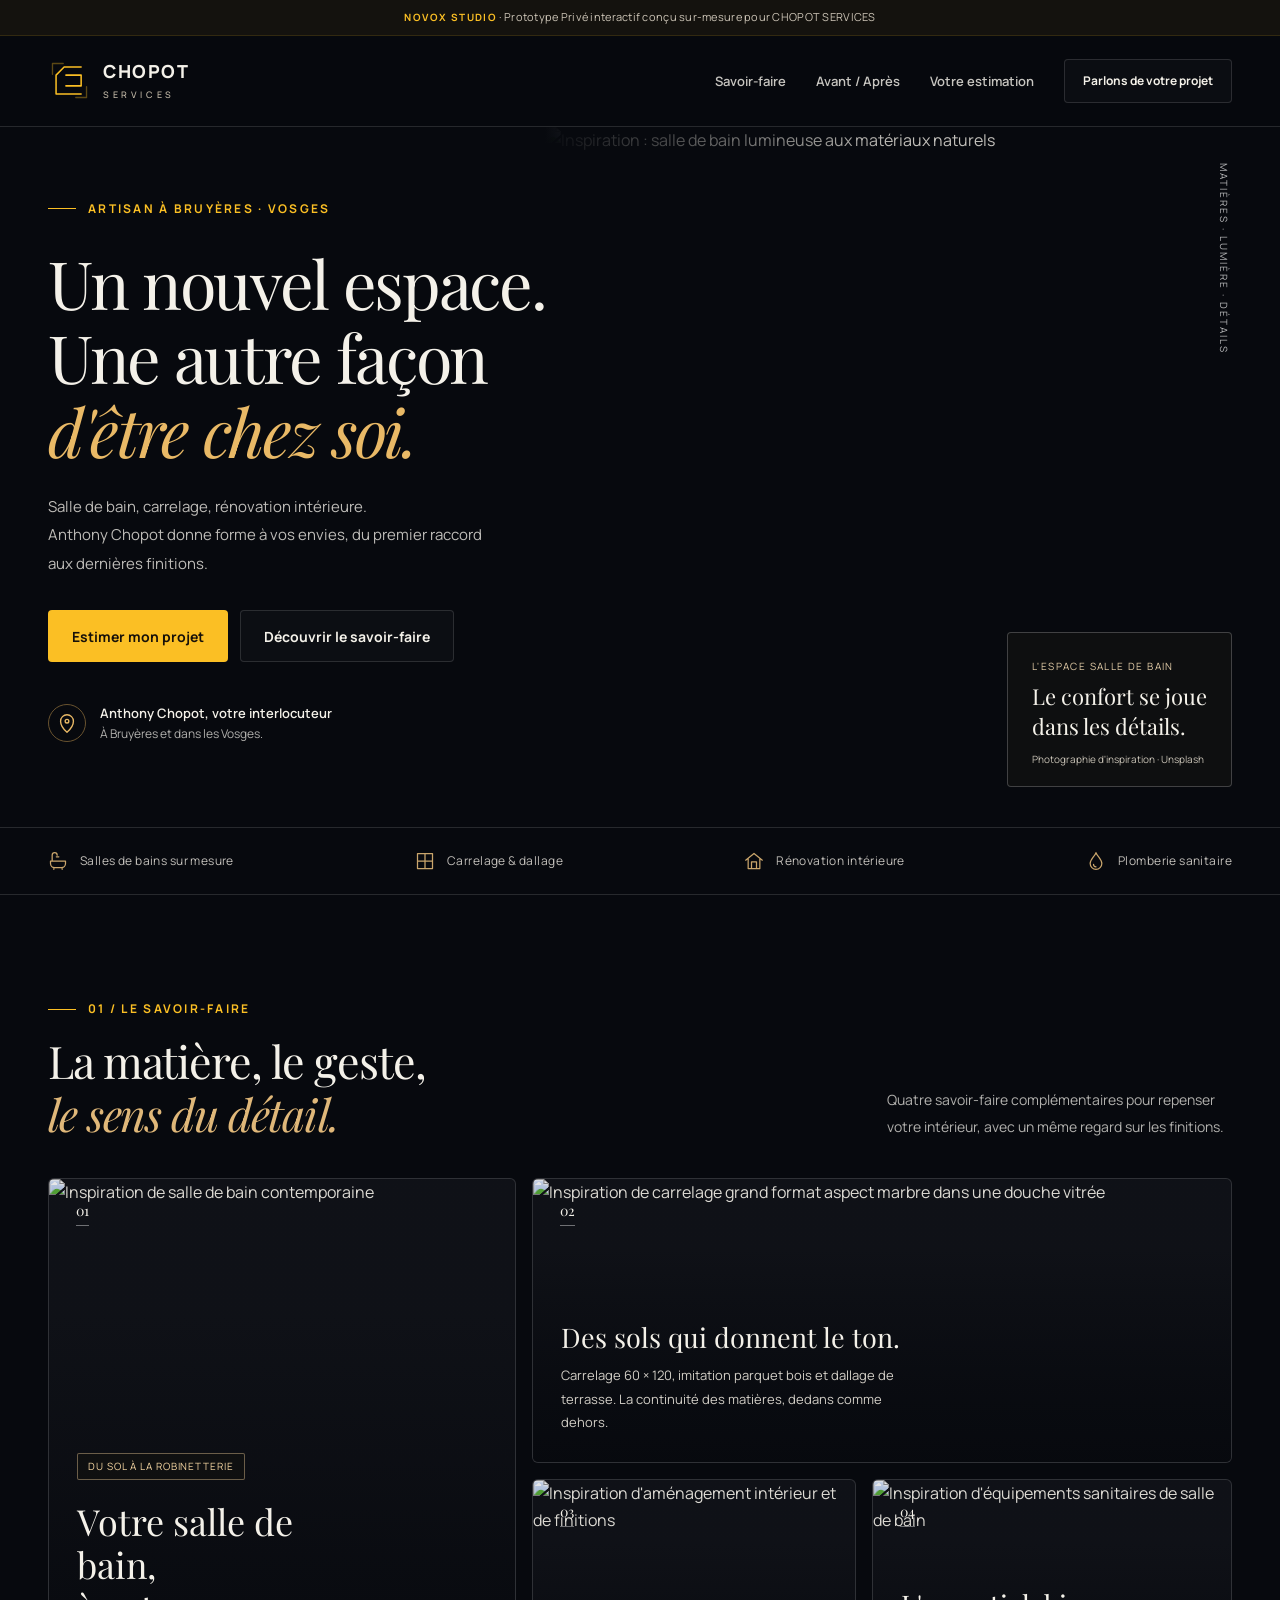
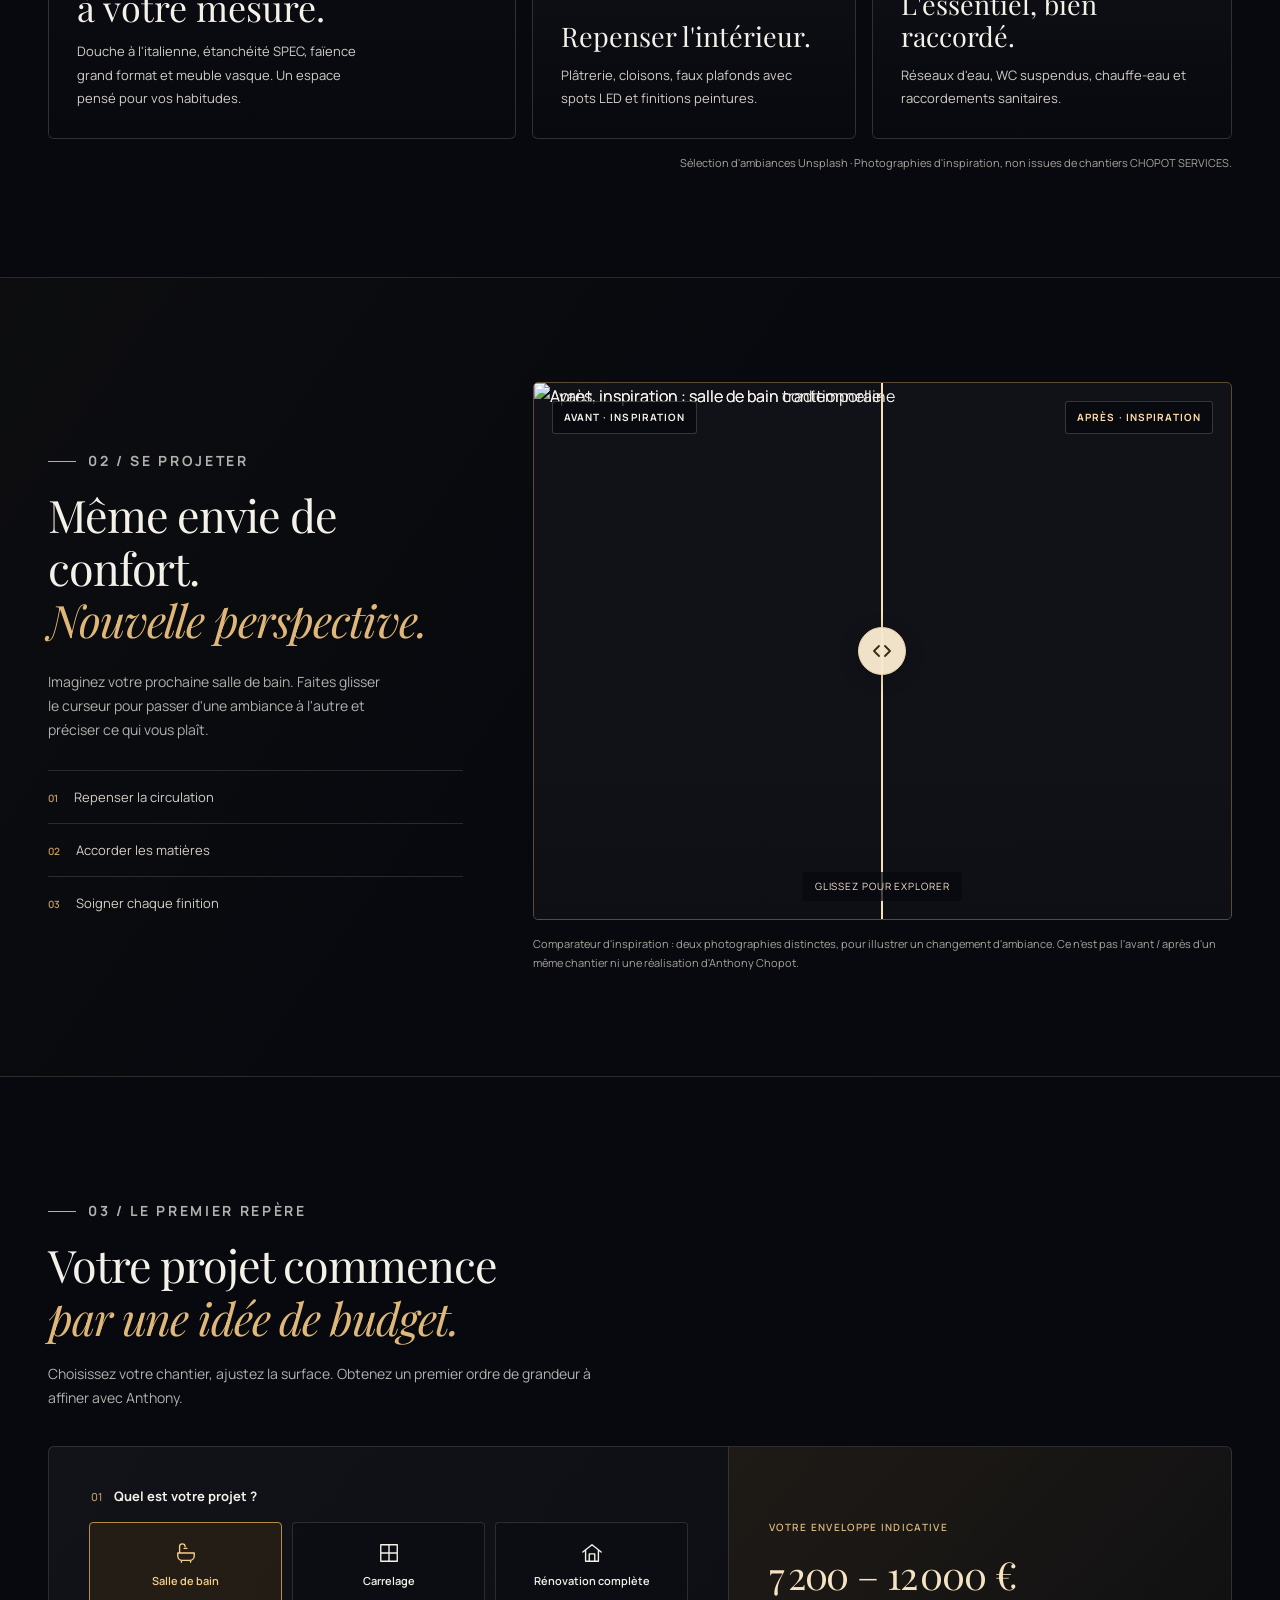
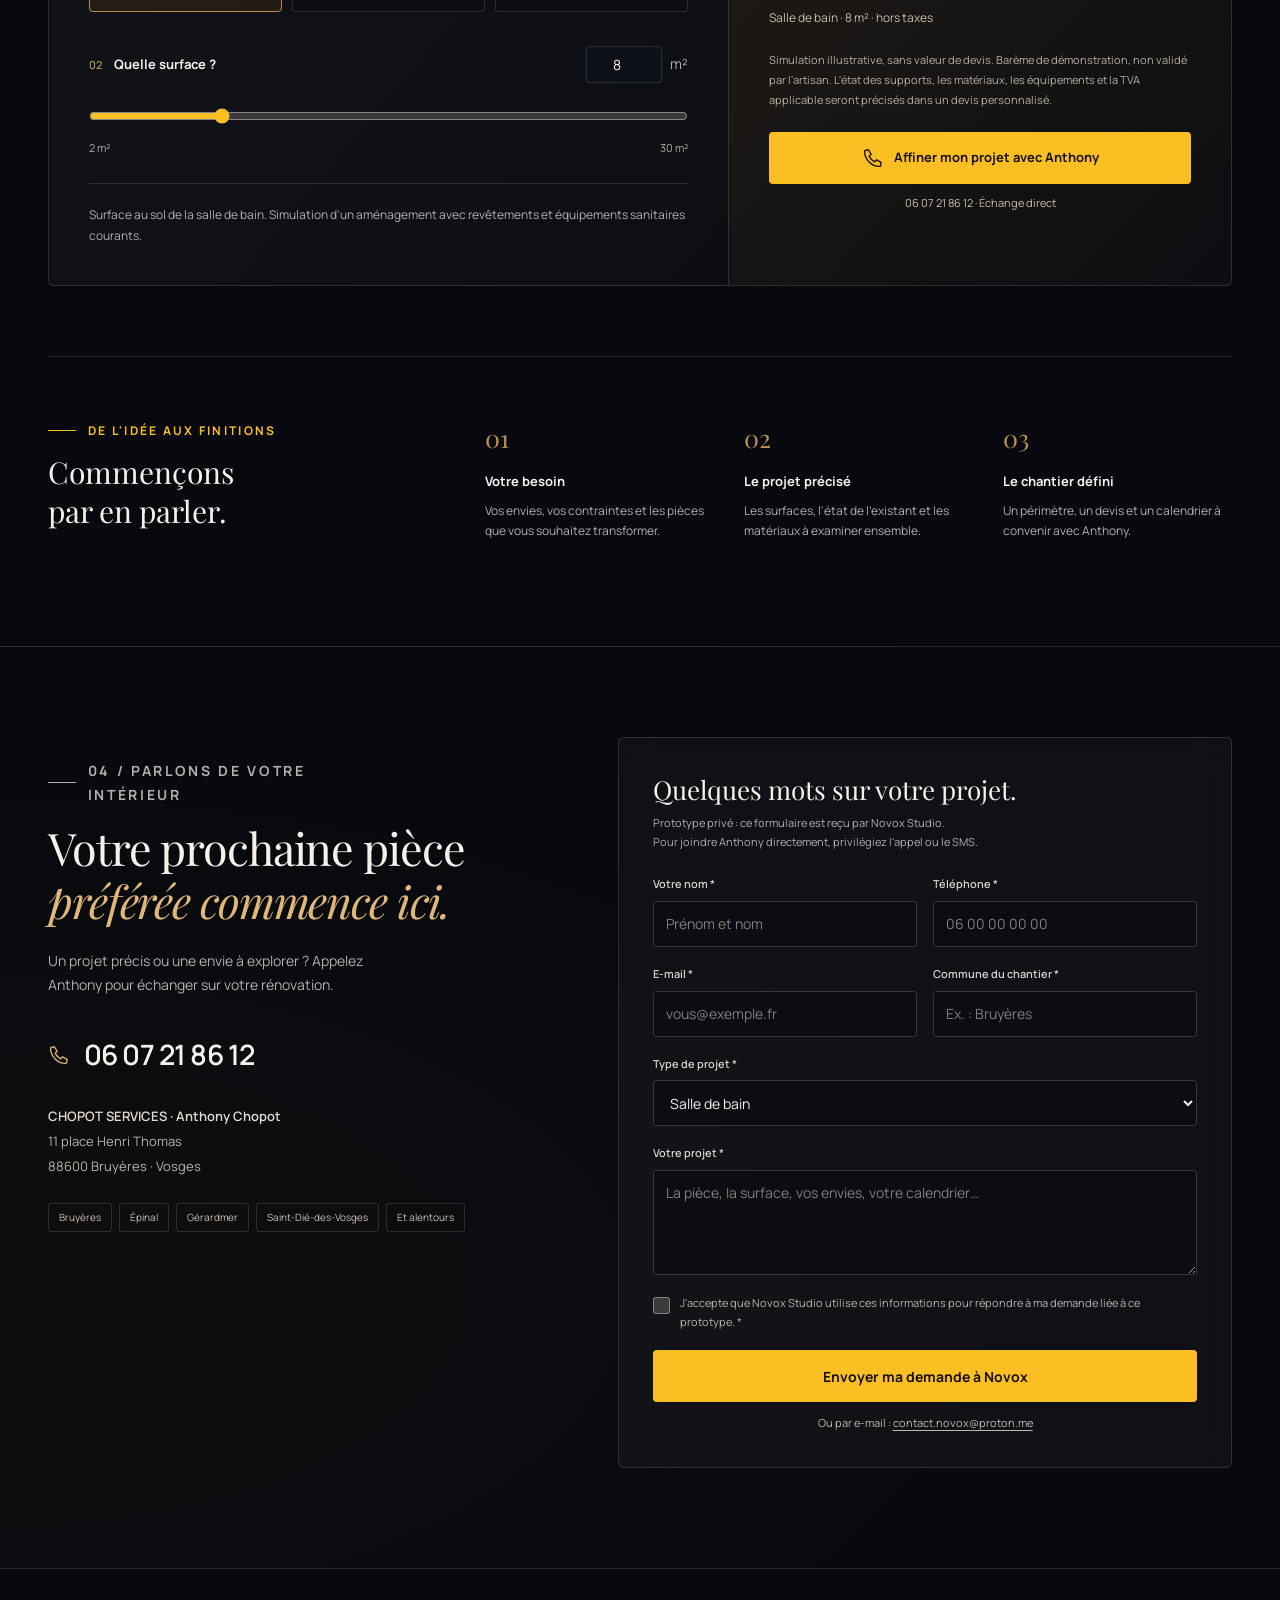
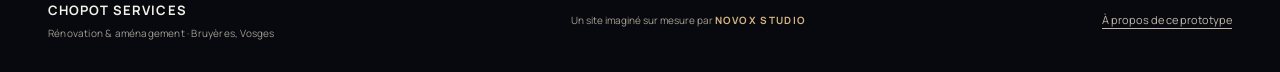
==== commit e48445f5: "Fix centrage chevrons curseur avant-apres Chopot Services" ====
--- a/chopot-services.html
+++ b/chopot-services.html
@@ -110,7 +110,8 @@
     .comparison-label{position:absolute;top:18px;z-index:2;font-size:10px;font-weight:700;letter-spacing:.11em;text-transform:uppercase;background:rgba(7,9,14,.77);border:1px solid rgba(255,255,255,.18);padding:7px 11px;border-radius:3px;pointer-events:none}
     .label-before{left:18px}.label-after{right:18px;color:#ffdfaa}
     .comparison-line{position:absolute;left:var(--position);top:0;bottom:0;width:2px;background:#f4e0b9;transform:translateX(-50%);pointer-events:none;z-index:3}
-    .comparison-handle{display:grid;place-items:center;position:absolute;top:50%;left:50%;transform:translate(-50%,-50%);width:48px;height:48px;border:1px solid #ead2aa;border-radius:50%;color:#352918;background:rgba(249,234,209,.96);box-shadow:0 4px 20px #0003;font-size:20px;letter-spacing:5px;padding-left:5px}
+    .comparison-handle{display:grid;place-items:center;position:absolute;top:50%;left:50%;transform:translate(-50%,-50%);width:48px;height:48px;border:1px solid #ead2aa;border-radius:50%;color:#352918;background:rgba(249,234,209,.96);box-shadow:0 4px 20px #0003}
+    .comparison-handle svg{width:24px;height:24px;stroke-width:1.8}
     .comparison input{position:absolute;inset:0;width:100%;height:100%;opacity:0;margin:0;cursor:ew-resize;z-index:5;touch-action:pan-y}
     .comparison:focus-within{outline:2px solid var(--gold);outline-offset:5px}
     .comparison-hint{position:absolute;bottom:18px;left:50%;transform:translateX(-50%);white-space:nowrap;font-size:10px;letter-spacing:.09em;background:rgba(7,9,14,.72);border-radius:3px;padding:6px 12px;z-index:4;pointer-events:none;color:#f4e4cc}
@@ -253,7 +254,7 @@
             <img src="https://images.unsplash.com/photo-1584622650111-993a426fbf0a?auto=format&amp;fit=crop&amp;w=1300&amp;q=85" alt="Après, inspiration : salle de bain contemporaine" width="1300" height="1000" loading="lazy" draggable="false">
             <img class="before-image" src="https://images.unsplash.com/photo-1552321554-5fefe8c9ef14?auto=format&amp;fit=crop&amp;w=1300&amp;q=85" alt="Avant, inspiration : salle de bain traditionnelle avec lavabo sur pied" width="1300" height="1000" loading="lazy" draggable="false">
             <span class="comparison-label label-before">Avant · Inspiration</span><span class="comparison-label label-after">Après · Inspiration</span>
-            <div class="comparison-line"><span class="comparison-handle" aria-hidden="true">‹ ›</span></div>
+            <div class="comparison-line"><span class="comparison-handle" aria-hidden="true"><svg viewBox="0 0 24 24" focusable="false"><path d="m9 7-5 5 5 5m6-10 5 5-5 5"/></svg></span></div>
             <span class="comparison-hint" aria-hidden="true">GLISSEZ POUR EXPLORER</span>
             <label for="comparison-range" class="visually-hidden">Répartition Avant / Après. Utilisez les flèches du clavier ou faites glisser.</label>
             <input id="comparison-range" type="range" min="0" max="100" value="50" aria-describedby="comparison-caption" aria-valuetext="50 % de l'ambiance avant">
